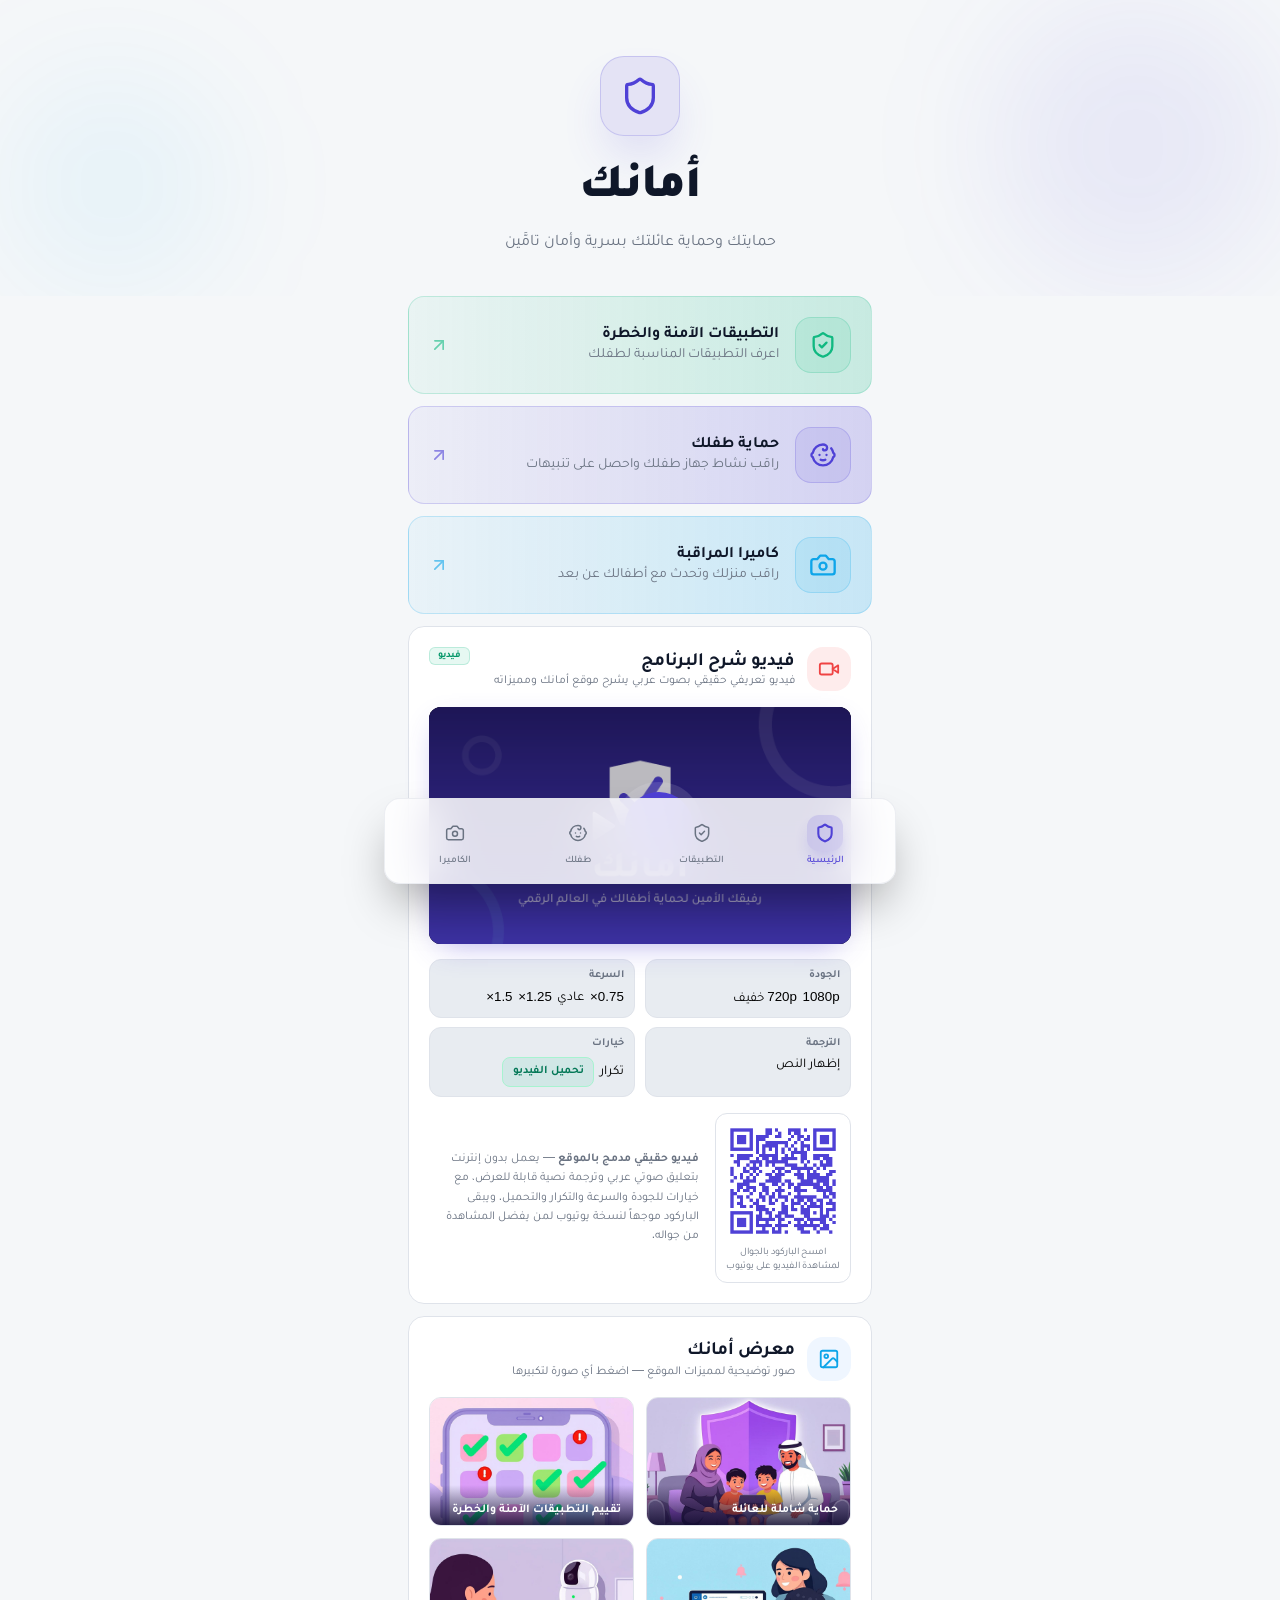
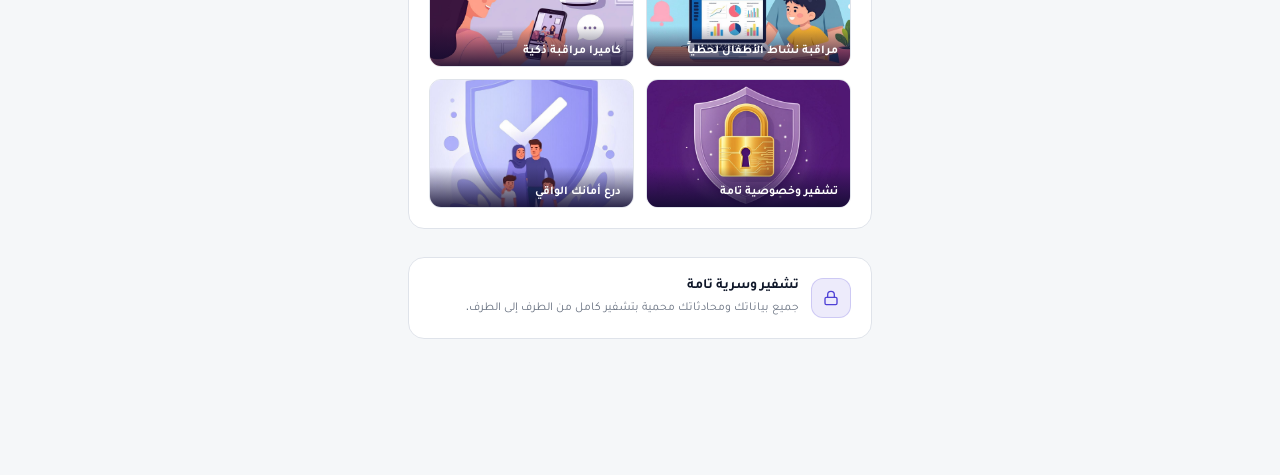
==== index.html @ bef18209 "أمانك: موقع حماية الأطفال في العالم الرقمي — 4 صفحات، فيديو تعريفي بصوت عربي، معرض صور، ترجمة - الصف" ====
<!DOCTYPE html>
<html lang="ar" dir="rtl">
<head>
  <meta charset="UTF-8">
  <meta name="viewport" content="width=device-width, initial-scale=1.0">
  <title>أمانك</title>
  <meta name="description" content="أمانك — حمايتك وحماية عائلتك بسرية وأمان تامَّين">
  <link rel="icon" type="image/svg+xml" href="data:image/svg+xml,%3Csvg xmlns='http://www.w3.org/2000/svg' viewBox='0 0 24 24' fill='none' stroke='%234F41D6' stroke-width='2' stroke-linecap='round' stroke-linejoin='round'%3E%3Cpath d='M20 13c0 5-3.5 7.5-7.66 8.95a1 1 0 0 1-.67-.01C7.5 20.5 4 18 4 13V6a1 1 0 0 1 1-1c2 0 4.5-1.2 6.24-2.72a1.17 1.17 0 0 1 1.52 0C14.51 3.81 17 5 19 5a1 1 0 0 1 1 1z'/%3E%3C/svg%3E">
  <link rel="stylesheet" href="css/style.css">
</head>
<body>

<div class="page-wrap">
  <main class="page-content">

    <!-- ===== قسم البطل ===== -->
    <section class="hero">
      <div class="hero-inner" data-animate>
        <div class="hero-icon">
          <svg xmlns="http://www.w3.org/2000/svg" width="40" height="40" viewBox="0 0 24 24" fill="none" stroke="currentColor" stroke-width="2" stroke-linecap="round" stroke-linejoin="round"><path d="M20 13c0 5-3.5 7.5-7.66 8.95a1 1 0 0 1-.67-.01C7.5 20.5 4 18 4 13V6a1 1 0 0 1 1-1c2 0 4.5-1.2 6.24-2.72a1.17 1.17 0 0 1 1.52 0C14.51 3.81 17 5 19 5a1 1 0 0 1 1 1z"/></svg>
        </div>
        <h1 class="hero-title">أمانك</h1>
        <p class="hero-subtitle">حمايتك وحماية عائلتك بسرية وأمان تامَّين</p>
      </div>

      <!-- 🖼️ صورة توضيحية جاهزة (اختياري): احذف علامات التعليق التالية لعرض الصورة أسفل البطل -->
      <!--
      <div class="container" style="margin-top:1.5rem; text-align:center;">
        <img src="images/hero-shield.png" alt="حماية العائلة" style="max-width:280px; margin-inline:auto; border-radius:1.5rem;">
      </div>
      -->
    </section>

    <!-- ===== بطاقات الأقسام ===== -->
    <div class="container">
      <div class="home-cards">

        <a class="feature-card emerald" href="app-safety.html" data-animate>
          <div class="feature-card-inner">
            <div class="feature-icon">
              <svg xmlns="http://www.w3.org/2000/svg" width="28" height="28" viewBox="0 0 24 24" fill="none" stroke="currentColor" stroke-width="2" stroke-linecap="round" stroke-linejoin="round"><path d="M20 13c0 5-3.5 7.5-7.66 8.95a1 1 0 0 1-.67-.01C7.5 20.5 4 18 4 13V6a1 1 0 0 1 1-1c2 0 4.5-1.2 6.24-2.72a1.17 1.17 0 0 1 1.52 0C14.51 3.81 17 5 19 5a1 1 0 0 1 1 1z"/><path d="m9 12 2 2 4-4"/></svg>
            </div>
            <div class="feature-text">
              <h3 class="feature-title">التطبيقات الآمنة والخطرة</h3>
              <p class="feature-desc">اعرف التطبيقات المناسبة لطفلك</p>
            </div>
            <svg class="feature-arrow" xmlns="http://www.w3.org/2000/svg" width="20" height="20" viewBox="0 0 24 24" fill="none" stroke="currentColor" stroke-width="2" stroke-linecap="round" stroke-linejoin="round"><path d="M7 7h10v10"/><path d="M7 17 17 7"/></svg>
          </div>
        </a>

        <a class="feature-card primary" href="child-monitor.html" data-animate>
          <div class="feature-card-inner">
            <div class="feature-icon">
              <svg xmlns="http://www.w3.org/2000/svg" width="28" height="28" viewBox="0 0 24 24" fill="none" stroke="currentColor" stroke-width="2" stroke-linecap="round" stroke-linejoin="round"><path d="M9 12h.01"/><path d="M15 12h.01"/><path d="M10 16c.5.3 1.2.5 2 .5s1.5-.2 2-.5"/><path d="M19 6.3a9 9 0 0 1 1.8 3.9 2 2 0 0 1 0 3.6 9 9 0 0 1-17.6 0 2 2 0 0 1 0-3.6A9 9 0 0 1 12 3c2 0 3.5 1.1 3.5 2.5s-.9 2.5-2 2.5c-.8 0-1.5-.4-1.5-1"/></svg>
            </div>
            <div class="feature-text">
              <h3 class="feature-title">حماية طفلك</h3>
              <p class="feature-desc">راقب نشاط جهاز طفلك واحصل على تنبيهات</p>
            </div>
            <svg class="feature-arrow" xmlns="http://www.w3.org/2000/svg" width="20" height="20" viewBox="0 0 24 24" fill="none" stroke="currentColor" stroke-width="2" stroke-linecap="round" stroke-linejoin="round"><path d="M7 7h10v10"/><path d="M7 17 17 7"/></svg>
          </div>
        </a>

        <a class="feature-card accent" href="camera.html" data-animate>
          <div class="feature-card-inner">
            <div class="feature-icon">
              <svg xmlns="http://www.w3.org/2000/svg" width="28" height="28" viewBox="0 0 24 24" fill="none" stroke="currentColor" stroke-width="2" stroke-linecap="round" stroke-linejoin="round"><path d="M14.5 4h-5L7 7H4a2 2 0 0 0-2 2v9a2 2 0 0 0 2 2h16a2 2 0 0 0 2-2V9a2 2 0 0 0-2-2h-3l-2.5-3z"/><circle cx="12" cy="13" r="3"/></svg>
            </div>
            <div class="feature-text">
              <h3 class="feature-title">كاميرا المراقبة</h3>
              <p class="feature-desc">راقب منزلك وتحدث مع أطفالك عن بعد</p>
            </div>
            <svg class="feature-arrow" xmlns="http://www.w3.org/2000/svg" width="20" height="20" viewBox="0 0 24 24" fill="none" stroke="currentColor" stroke-width="2" stroke-linecap="round" stroke-linejoin="round"><path d="M7 7h10v10"/><path d="M7 17 17 7"/></svg>
          </div>
        </a>

        <!-- 🖼️ صورة توضيحية جاهزة للأقسام (اختياري): احذف علامات التعليق لعرضها -->
        <!--
        <div style="border-radius:1rem; overflow:hidden; border:1px solid var(--border);">
          <img src="images/apps-illustration.png" alt="التطبيقات الآمنة والخطرة">
        </div>
        -->

        <!-- ===== قسم فيديو شرح البرنامج (فيديو حقيقي بصوت عربي) ===== -->
        <section class="video-card" data-animate>
          <div class="video-head">
            <div class="video-head-icon">
              <svg xmlns="http://www.w3.org/2000/svg" width="22" height="22" viewBox="0 0 24 24" fill="none" stroke="currentColor" stroke-width="2" stroke-linecap="round" stroke-linejoin="round"><path d="m22 8-6 4 6 4V8Z"/><rect x="2" y="6" width="14" height="12" rx="2" ry="2"/></svg>
            </div>
            <div>
              <h3 class="link-card-title">فيديو شرح البرنامج</h3>
              <p class="link-card-sub">فيديو تعريفي حقيقي بصوت عربي يشرح موقع أمانك ومميزاته</p>
            </div>
            <span class="badge emerald video-dur" id="videoDurationBadge">فيديو</span>
          </div>

          <div class="player-wrap">
            <video id="amanakVideo" class="main-player" poster="images/video-poster.png" preload="metadata" playsinline>
              <source id="videoSource" src="media/amanak-intro-1080p.mp4" type="video/mp4">
              متصفحك لا يدعم تشغيل الفيديو.
            </video>
            <button class="player-big-play" id="bigPlayBtn" aria-label="تشغيل الفيديو">
              <svg xmlns="http://www.w3.org/2000/svg" width="34" height="34" viewBox="0 0 24 24" fill="currentColor" stroke="currentColor" stroke-width="2" stroke-linecap="round" stroke-linejoin="round" style="margin-right:4px"><polygon points="5 3 19 12 5 21 5 3"/></svg>
            </button>
            <div class="player-subs" id="playerSubs" hidden></div>
            <span class="player-brand-badge">أمانك</span>
          </div>

          <!-- خيارات المشغل -->
          <div class="player-options">
            <div class="opt-group">
              <span class="opt-label">الجودة</span>
              <div class="opt-buttons" id="qualityBtns" role="group" aria-label="اختيار الجودة">
                <button type="button" data-quality="1080p" class="active">1080p</button>
                <button type="button" data-quality="720p">720p خفيف</button>
              </div>
            </div>

            <div class="opt-group">
              <span class="opt-label">السرعة</span>
              <div class="opt-buttons" id="speedBtns" role="group" aria-label="سرعة التشغيل">
                <button type="button" data-speed="0.75">0.75×</button>
                <button type="button" data-speed="1" class="active">عادي</button>
                <button type="button" data-speed="1.25">1.25×</button>
                <button type="button" data-speed="1.5">1.5×</button>
              </div>
            </div>

            <div class="opt-group">
              <span class="opt-label">الترجمة</span>
              <div class="opt-buttons">
                <button type="button" id="subsToggle" aria-pressed="false">إظهار النص</button>
              </div>
            </div>

            <div class="opt-group">
              <span class="opt-label">خيارات</span>
              <div class="opt-buttons">
                <button type="button" id="loopToggle" aria-pressed="false">تكرار</button>
                <a class="opt-btn opt-anchor" id="downloadBtn" href="media/amanak-intro-1080p.mp4" download="amanak-intro.mp4">تحميل الفيديو</a>
              </div>
            </div>
          </div>

          <div class="video-row">
            <div class="qr-box">
              <img src="images/qr-video.png" alt="باركود فيديو الشرح">
              <p class="qr-label">امسح الباركود بالجوال لمشاهدة الفيديو على يوتيوب</p>
            </div>
            <div class="video-actions">
              <p class="video-note"><b>فيديو حقيقي مدمج بالموقع</b> — يعمل بدون إنترنت بتعليق صوتي عربي وترجمة نصية قابلة للعرض، مع خيارات للجودة والسرعة والتكرار والتحميل. ويبقى الباركود موجهاً لنسخة يوتيوب لمن يفضل المشاهدة من جواله.</p>
            </div>
          </div>
        </section>

                <!-- ===== معرض الصور ===== -->
        <section class="gallery-card" data-animate>
          <div class="video-head">
            <div class="video-head-icon gallery-icon">
              <svg xmlns="http://www.w3.org/2000/svg" width="22" height="22" viewBox="0 0 24 24" fill="none" stroke="currentColor" stroke-width="2" stroke-linecap="round" stroke-linejoin="round"><rect width="18" height="18" x="3" y="3" rx="2" ry="2"/><circle cx="9" cy="9" r="2"/><path d="m21 15-3.086-3.086a2 2 0 0 0-2.828 0L6 21"/></svg>
            </div>
            <div>
              <h3 class="link-card-title">معرض أمانك</h3>
              <p class="link-card-sub">صور توضيحية لمميزات الموقع — اضغط أي صورة لتكبيرها</p>
            </div>
          </div>

          <div class="gallery-grid" id="galleryGrid">
            <figure class="gallery-item">
              <img src="images/gallery-family.png" alt="حماية شاملة للعائلة" loading="lazy">
              <figcaption>حماية شاملة للعائلة</figcaption>
            </figure>
            <figure class="gallery-item">
              <img src="images/gallery-apps.png" alt="تقييم التطبيقات الآمنة والخطرة" loading="lazy">
              <figcaption>تقييم التطبيقات الآمنة والخطرة</figcaption>
            </figure>
            <figure class="gallery-item">
              <img src="images/gallery-monitor.png" alt="مراقبة نشاط الأطفال لحظياً" loading="lazy">
              <figcaption>مراقبة نشاط الأطفال لحظياً</figcaption>
            </figure>
            <figure class="gallery-item">
              <img src="images/gallery-camera.png" alt="كاميرا مراقبة ذكية" loading="lazy">
              <figcaption>كاميرا مراقبة ذكية</figcaption>
            </figure>
            <figure class="gallery-item">
              <img src="images/gallery-privacy.png" alt="تشفير وخصوصية تامة" loading="lazy">
              <figcaption>تشفير وخصوصية تامة</figcaption>
            </figure>
            <figure class="gallery-item">
              <img src="images/hero-shield.png" alt="درع أمانك الواقي" loading="lazy">
              <figcaption>درع أمانك الواقي</figcaption>
            </figure>
          </div>
        </section>

        <!-- ===== بطاقة الخصوصية ===== -->
        <div class="privacy-card" data-animate>
          <div class="privacy-icon">
            <svg xmlns="http://www.w3.org/2000/svg" width="16" height="16" viewBox="0 0 24 24" fill="none" stroke="currentColor" stroke-width="2" stroke-linecap="round" stroke-linejoin="round"><rect width="18" height="11" x="3" y="11" rx="2" ry="2"/><path d="M7 11V7a5 5 0 0 1 10 0v4"/></svg>
          </div>
          <div>
            <h4 class="privacy-title">تشفير وسرية تامة</h4>
            <p class="privacy-text">جميع بياناتك ومحادثاتك محمية بتشفير كامل من الطرف إلى الطرف.</p>
          </div>
        </div>

      </div>
    </div>

  </main>

  <!-- ===== شريط التنقل السفلي ===== -->
  <nav class="bottom-nav" aria-label="التنقل الرئيسي">
    <div class="bottom-nav-inner">
      <div class="nav-pill">
        <div class="nav-items">
          <a class="nav-item active" href="index.html" aria-current="page">
            <span class="nav-icon">
              <svg xmlns="http://www.w3.org/2000/svg" width="20" height="20" viewBox="0 0 24 24" fill="none" stroke="currentColor" stroke-width="1.8" stroke-linecap="round" stroke-linejoin="round"><path d="M20 13c0 5-3.5 7.5-7.66 8.95a1 1 0 0 1-.67-.01C7.5 20.5 4 18 4 13V6a1 1 0 0 1 1-1c2 0 4.5-1.2 6.24-2.72a1.17 1.17 0 0 1 1.52 0C14.51 3.81 17 5 19 5a1 1 0 0 1 1 1z"/></svg>
            </span>
            <span class="nav-label">الرئيسية</span>
          </a>
          <a class="nav-item" href="app-safety.html">
            <span class="nav-icon">
              <svg xmlns="http://www.w3.org/2000/svg" width="20" height="20" viewBox="0 0 24 24" fill="none" stroke="currentColor" stroke-width="1.8" stroke-linecap="round" stroke-linejoin="round"><path d="M20 13c0 5-3.5 7.5-7.66 8.95a1 1 0 0 1-.67-.01C7.5 20.5 4 18 4 13V6a1 1 0 0 1 1-1c2 0 4.5-1.2 6.24-2.72a1.17 1.17 0 0 1 1.52 0C14.51 3.81 17 5 19 5a1 1 0 0 1 1 1z"/><path d="m9 12 2 2 4-4"/></svg>
            </span>
            <span class="nav-label">التطبيقات</span>
          </a>
          <a class="nav-item" href="child-monitor.html">
            <span class="nav-icon">
              <svg xmlns="http://www.w3.org/2000/svg" width="20" height="20" viewBox="0 0 24 24" fill="none" stroke="currentColor" stroke-width="1.8" stroke-linecap="round" stroke-linejoin="round"><path d="M9 12h.01"/><path d="M15 12h.01"/><path d="M10 16c.5.3 1.2.5 2 .5s1.5-.2 2-.5"/><path d="M19 6.3a9 9 0 0 1 1.8 3.9 2 2 0 0 1 0 3.6 9 9 0 0 1-17.6 0 2 2 0 0 1 0-3.6A9 9 0 0 1 12 3c2 0 3.5 1.1 3.5 2.5s-.9 2.5-2 2.5c-.8 0-1.5-.4-1.5-1"/></svg>
            </span>
            <span class="nav-label">طفلك</span>
          </a>
          <a class="nav-item" href="camera.html">
            <span class="nav-icon">
              <svg xmlns="http://www.w3.org/2000/svg" width="20" height="20" viewBox="0 0 24 24" fill="none" stroke="currentColor" stroke-width="1.8" stroke-linecap="round" stroke-linejoin="round"><path d="M14.5 4h-5L7 7H4a2 2 0 0 0-2 2v9a2 2 0 0 0 2 2h16a2 2 0 0 0 2-2V9a2 2 0 0 0-2-2h-3l-2.5-3z"/><circle cx="12" cy="13" r="3"/></svg>
            </span>
            <span class="nav-label">الكاميرا</span>
          </a>
        </div>
      </div>
    </div>
  </nav>
</div>

<script src="js/main.js"></script>
</body>
</html>
---- css/style.css ----
/* =========================================================
   أمانك — Safe Guard | ملف التصميم الرئيسي
   نسخة مطابقة من التصميم الأصلي (Tajawal + باستيل بنفسجي)
   ========================================================= */

/* ---------- الخطوط المحلية (تعمل بدون إنترنت) ---------- */
@font-face {
  font-family: 'Tajawal';
  font-style: normal;
  font-weight: 400;
  font-display: swap;
  src: url('../fonts/Tajawal-Regular.woff2') format('woff2');
}
@font-face {
  font-family: 'Tajawal';
  font-style: normal;
  font-weight: 500;
  font-display: swap;
  src: url('../fonts/Tajawal-Medium.woff2') format('woff2');
}
@font-face {
  font-family: 'Tajawal';
  font-style: normal;
  font-weight: 700;
  font-display: swap;
  src: url('../fonts/Tajawal-Bold.woff2') format('woff2');
}
@font-face {
  font-family: 'Tajawal';
  font-style: normal;
  font-weight: 800;
  font-display: swap;
  src: url('../fonts/Tajawal-ExtraBold.woff2') format('woff2');
}
@font-face {
  font-family: 'Tajawal';
  font-style: normal;
  font-weight: 900;
  font-display: swap;
  src: url('../fonts/Tajawal-Black.woff2') format('woff2');
}

/* ---------- متغيرات الهوية (مطابقة للأصل) ---------- */
:root {
  --background: #F5F7F9;          /* hsl(220 25% 97%) */
  --foreground: #0F1729;          /* hsl(222 47% 11%) */
  --card: #FFFFFF;
  --card-foreground: #0F1729;
  --primary: #4F41D6;             /* hsl(245 58% 51%) */
  --primary-foreground: #FFFFFF;
  --secondary: #E8ECF1;           /* hsl(220 20% 93%) */
  --muted: #ECF0F4;               /* hsl(220 15% 94%) */
  --muted-foreground: #6A7382;    /* hsl(220 10% 46%) */
  --accent: #0EA5E9;              /* hsl(199 89% 48%) */
  --accent-foreground: #FFFFFF;
  --border: #DFE3EA;              /* hsl(220 13% 89%) */
  --ring: #4F41D6;
  --radius: 0.75rem;

  /* ألوان الحالة */
  --emerald: #10B981;
  --emerald-bg: rgba(16, 185, 129, 0.1);
  --red: #EF4444;
  --red-bg: rgba(239, 68, 68, 0.1);
  --orange: #F97316;
  --orange-bg: rgba(249, 115, 22, 0.1);
  --dark: #1E293B;
}

/* ---------- الأساسيات ---------- */
* { box-sizing: border-box; margin: 0; padding: 0; }

html { scroll-behavior: smooth; }

body {
  font-family: 'Tajawal', 'Segoe UI', Tahoma, Arial, sans-serif;
  background: var(--background);
  color: var(--foreground);
  direction: rtl;
  min-height: 100vh;
  -webkit-font-smoothing: antialiased;
  text-rendering: optimizeLegibility;
}

a { color: inherit; text-decoration: none; }
button { font-family: inherit; cursor: pointer; border: none; background: none; }
input { font-family: inherit; }
img { max-width: 100%; display: block; }

/* ---------- الحاوية الرئيسية ---------- */
.page-wrap {
  min-height: 100vh;
  display: flex;
  flex-direction: column;
}
.page-content {
  flex: 1;
  padding-bottom: 6.5rem; /* مساحة للشريط السفلي */
}
.container {
  max-width: 32rem; /* max-w-lg */
  margin-inline: auto;
  padding-inline: 1.5rem;
}

/* ---------- شريط التنقل السفلي العائم ---------- */
.bottom-nav {
  position: fixed;
  bottom: 0;
  inset-inline: 0;
  z-index: 50;
}
.bottom-nav-inner {
  margin: 0 1rem 1rem;
  max-width: 32rem;
}
@media (min-width: 1024px) {
  .bottom-nav-inner { margin-inline: auto; }
}
.nav-pill {
  background: rgba(255, 255, 255, 0.85);
  backdrop-filter: blur(24px);
  -webkit-backdrop-filter: blur(24px);
  border: 1px solid rgba(223, 227, 234, 0.6);
  border-radius: 1rem;
  box-shadow: 0 25px 50px -12px rgba(0, 0, 0, 0.4);
}
.nav-items {
  display: flex;
  align-items: center;
  justify-content: space-around;
  padding: 0.5rem 0.5rem;
}
.nav-item {
  display: flex;
  flex-direction: column;
  align-items: center;
  gap: 0.25rem;
  padding: 0.5rem 1rem;
  border-radius: 0.75rem;
  flex: 1;
  color: var(--muted-foreground);
  transition: color 0.3s;
}
.nav-item:hover { color: var(--foreground); }
.nav-item .nav-icon {
  padding: 0.5rem;
  border-radius: 0.75rem;
  transition: all 0.3s;
  display: flex;
}
.nav-item .nav-label {
  font-size: 10px;
  font-weight: 500;
}
.nav-item.active { color: var(--primary); }
.nav-item.active .nav-icon {
  background: rgba(79, 65, 214, 0.15);
  box-shadow: 0 10px 15px -3px rgba(79, 65, 214, 0.2);
}
.nav-item.active .nav-icon svg { stroke-width: 2.5; }
.nav-item.active .nav-label { color: var(--primary); }

/* ---------- قسم البطل (الرئيسية) ---------- */
.hero {
  position: relative;
  overflow: hidden;
  padding: 3.5rem 1.5rem 2.5rem;
}
.hero::before {
  content: '';
  position: absolute;
  top: 0; right: 0;
  width: 18rem; height: 18rem;
  background: rgba(79, 65, 214, 0.08);
  border-radius: 9999px;
  filter: blur(64px);
  pointer-events: none;
}
.hero::after {
  content: '';
  position: absolute;
  bottom: 0; left: 0;
  width: 14rem; height: 14rem;
  background: rgba(14, 165, 233, 0.06);
  border-radius: 9999px;
  filter: blur(64px);
  pointer-events: none;
}
.hero-inner {
  position: relative;
  max-width: 32rem;
  margin-inline: auto;
  text-align: center;
}
.hero-icon {
  display: inline-flex;
  align-items: center;
  justify-content: center;
  width: 5rem; height: 5rem;
  border-radius: 1.5rem;
  background: rgba(79, 65, 214, 0.1);
  border: 1px solid rgba(79, 65, 214, 0.2);
  margin-bottom: 1.5rem;
  box-shadow: 0 25px 50px -12px rgba(79, 65, 214, 0.2);
  color: var(--primary);
}
.hero-title {
  font-size: 3rem;
  font-weight: 900;
  letter-spacing: -0.025em;
  margin-bottom: 0.75rem;
}
.hero-subtitle {
  color: var(--muted-foreground);
  font-size: 1rem;
  line-height: 1.625;
  max-width: 20rem;
  margin-inline: auto;
}

/* ---------- بطاقات الأقسام في الرئيسية ---------- */
.home-cards {
  display: flex;
  flex-direction: column;
  gap: 0.75rem;
  padding-bottom: 2rem;
}
.feature-card {
  display: block;
  border-radius: 1rem;
  padding: 1.25rem;
  border: 1px solid;
  transition: all 0.3s;
  position: relative;
  overflow: hidden;
}
.feature-card:hover {
  transform: scale(1.01);
  box-shadow: 0 20px 25px -5px rgba(0, 0, 0, 0.1), 0 8px 10px -6px rgba(0, 0, 0, 0.1);
}
.feature-card-inner {
  display: flex;
  align-items: center;
  gap: 1rem;
}
.feature-card.emerald {
  background: linear-gradient(to left, rgba(16, 185, 129, 0.2), rgba(16, 185, 129, 0.05));
  border-color: rgba(16, 185, 129, 0.2);
}
.feature-card.emerald:hover { box-shadow: 0 20px 25px -5px rgba(16,185,129,.15), 0 8px 10px -6px rgba(16,185,129,.1); }
.feature-card.primary {
  background: linear-gradient(to left, rgba(79, 65, 214, 0.2), rgba(79, 65, 214, 0.05));
  border-color: rgba(79, 65, 214, 0.2);
}
.feature-card.primary:hover { box-shadow: 0 20px 25px -5px rgba(79,65,214,.15), 0 8px 10px -6px rgba(79,65,214,.1); }
.feature-card.accent {
  background: linear-gradient(to left, rgba(14, 165, 233, 0.2), rgba(14, 165, 233, 0.05));
  border-color: rgba(14, 165, 233, 0.2);
}
.feature-card.accent:hover { box-shadow: 0 20px 25px -5px rgba(14,165,233,.15), 0 8px 10px -6px rgba(14,165,233,.1); }

.feature-icon {
  flex-shrink: 0;
  width: 3.5rem; height: 3.5rem;
  border-radius: 1rem;
  display: flex;
  align-items: center;
  justify-content: center;
  border: 1px solid;
}
.feature-card.emerald .feature-icon {
  background: rgba(16, 185, 129, 0.1);
  border-color: rgba(16, 185, 129, 0.2);
  color: var(--emerald);
}
.feature-card.primary .feature-icon {
  background: rgba(79, 65, 214, 0.1);
  border-color: rgba(79, 65, 214, 0.2);
  color: var(--primary);
}
.feature-card.accent .feature-icon {
  background: rgba(14, 165, 233, 0.1);
  border-color: rgba(14, 165, 233, 0.2);
  color: var(--accent);
}
.feature-text { flex: 1; min-width: 0; }
.feature-title {
  font-size: 1rem;
  font-weight: 700;
  margin-bottom: 0.125rem;
}
.feature-desc {
  font-size: 0.875rem;
  color: var(--muted-foreground);
}
.feature-arrow {
  opacity: 0.6;
  transition: opacity 0.3s;
}
.feature-card:hover .feature-arrow { opacity: 1; }
.feature-card.emerald .feature-arrow { color: var(--emerald); }
.feature-card.primary .feature-arrow { color: var(--primary); }
.feature-card.accent .feature-arrow { color: var(--accent); }

/* ---------- بطاقة الخصوصية ---------- */
.privacy-card {
  margin-top: 1rem;
  border-radius: 1rem;
  background: var(--card);
  border: 1px solid var(--border);
  padding: 1.25rem;
  display: flex;
  align-items: flex-start;
  gap: 0.75rem;
}
.privacy-icon {
  width: 2.5rem; height: 2.5rem;
  border-radius: 0.75rem;
  background: rgba(79, 65, 214, 0.1);
  border: 1px solid rgba(79, 65, 214, 0.2);
  display: flex;
  align-items: center;
  justify-content: center;
  flex-shrink: 0;
  color: var(--primary);
}
.privacy-title {
  font-weight: 700;
  font-size: 0.875rem;
  margin-bottom: 0.25rem;
}
.privacy-text {
  font-size: 0.75rem;
  color: var(--muted-foreground);
  line-height: 1.625;
}

/* ---------- ترويسة الصفحات الداخلية ---------- */
.page-header {
  position: relative;
  padding: 2rem 1.5rem 1.5rem;
}
.page-header.primary-grad { background: linear-gradient(to bottom, rgba(79,65,214,0.05), transparent); }
.page-header.accent-grad { background: linear-gradient(to bottom, rgba(14,165,233,0.05), transparent); }
.back-link {
  display: inline-flex;
  align-items: center;
  gap: 0.25rem;
  font-size: 0.875rem;
  color: var(--muted-foreground);
  margin-bottom: 1rem;
  transition: color 0.2s;
}
.back-link:hover { color: var(--foreground); }
.page-title {
  font-size: 1.5rem;
  font-weight: 900;
  margin-bottom: 0.5rem;
}
.page-subtitle {
  color: var(--muted-foreground);
}

/* ---------- البحث والفلاتر (صفحة التطبيقات) ---------- */
.search-wrap { position: relative; }
.search-icon {
  position: absolute;
  right: 0.75rem;
  top: 50%;
  transform: translateY(-50%);
  color: var(--muted-foreground);
  pointer-events: none;
}
.search-input {
  width: 100%;
  background: var(--card);
  border: 1px solid var(--border);
  border-radius: 1rem;
  padding: 0.75rem 2.5rem 0.75rem 1rem;
  font-size: 0.875rem;
  color: var(--foreground);
  outline: none;
  transition: box-shadow 0.2s;
}
.search-input::placeholder { color: var(--muted-foreground); }
.search-input:focus { box-shadow: 0 0 0 4px rgba(79, 65, 214, 0.3); }

.filter-row {
  display: flex;
  gap: 0.5rem;
}
.filter-btn {
  flex: 1;
  padding: 0.5rem;
  border-radius: 0.75rem;
  font-size: 0.875rem;
  font-weight: 700;
  transition: all 0.2s;
  background: var(--card);
  border: 1px solid var(--border);
  color: var(--muted-foreground);
}
.filter-btn.active {
  background: var(--primary);
  color: var(--primary-foreground);
  border-color: var(--primary);
}

/* ---------- قوائم التطبيقات ---------- */
.section-row { margin-top: 1rem; }
.section-heading {
  display: flex;
  align-items: center;
  gap: 0.5rem;
  margin-bottom: 0.75rem;
  font-weight: 700;
}
.app-list {
  display: flex;
  flex-direction: column;
  gap: 0.5rem;
}
.app-card {
  background: var(--card);
  border: 1px solid;
  border-radius: 1rem;
  padding: 1rem;
  display: flex;
  align-items: flex-start;
  gap: 0.75rem;
}
.app-card.safe { border-color: rgba(16, 185, 129, 0.2); }
.app-card.danger { border-color: rgba(239, 68, 68, 0.2); }
.app-emoji {
  width: 2.75rem; height: 2.75rem;
  border-radius: 0.75rem;
  display: flex;
  align-items: center;
  justify-content: center;
  font-size: 1.5rem;
  flex-shrink: 0;
}
.app-card.safe .app-emoji { background: rgba(16, 185, 129, 0.1); }
.app-card.danger .app-emoji { background: rgba(239, 68, 68, 0.1); }
.app-info { flex: 1; min-width: 0; }
.app-name-row {
  display: flex;
  align-items: center;
  gap: 0.5rem;
  margin-bottom: 0.125rem;
  flex-wrap: wrap;
}
.app-name {
  font-weight: 700;
  font-size: 0.875rem;
}
.app-category {
  font-size: 10px;
  background: var(--secondary);
  color: var(--muted-foreground);
  padding: 0.125rem 0.5rem;
  border-radius: 9999px;
}
.app-desc {
  font-size: 0.75rem;
  color: var(--muted-foreground);
}
.app-status {
  flex-shrink: 0;
  margin-top: 0.125rem;
}
.app-status.safe { color: var(--emerald); }
.app-status.danger { color: var(--red); }

/* ---------- بطاقة ربط الأجهزة (صفحة طفلك) ---------- */
.link-card {
  background: linear-gradient(to bottom-left, rgba(79,65,214,0.05), rgba(14,165,233,0.05));
  border: 1px solid rgba(79, 65, 214, 0.2);
  border-radius: 1rem;
  padding: 1.25rem;
}
.link-card-header {
  display: flex;
  align-items: center;
  gap: 0.75rem;
  margin-bottom: 1rem;
}
.link-card-icon {
  width: 2.75rem; height: 2.75rem;
  border-radius: 1rem;
  background: rgba(79, 65, 214, 0.1);
  display: flex;
  align-items: center;
  justify-content: center;
  color: var(--primary);
}
.link-card-title { font-weight: 700; }
.link-card-sub { font-size: 0.75rem; color: var(--muted-foreground); }
.tab-row {
  display: flex;
  gap: 0.5rem;
  margin-bottom: 1rem;
}
.tab-btn {
  flex: 1;
  display: flex;
  align-items: center;
  justify-content: center;
  gap: 0.375rem;
  padding: 0.5rem;
  border-radius: 0.75rem;
  font-size: 0.75rem;
  font-weight: 700;
  transition: all 0.2s;
  background: var(--card);
  border: 1px solid var(--border);
  color: var(--muted-foreground);
}
.tab-btn.active {
  background: var(--primary);
  color: #fff;
  border-color: var(--primary);
}
.link-info {
  background: var(--card);
  border-radius: 0.75rem;
  padding: 0.75rem;
  font-size: 0.875rem;
  color: var(--muted-foreground);
  line-height: 1.625;
  margin-bottom: 0.75rem;
}
.link-form {
  display: flex;
  gap: 0.5rem;
}
.phone-input {
  flex: 1;
  height: 2.25rem;
  border: 1px solid var(--border);
  border-radius: 0.75rem;
  padding: 0 0.75rem;
  font-size: 0.875rem;
  background: transparent;
  outline: none;
  direction: ltr;
  text-align: right;
  transition: box-shadow 0.2s;
}
.phone-input:focus { box-shadow: 0 0 0 4px rgba(79, 65, 214, 0.3); }
.phone-input::placeholder { color: var(--muted-foreground); }
.btn-link {
  background: var(--primary);
  color: #fff;
  height: 2.25rem;
  padding: 0 1.25rem;
  border-radius: 0.75rem;
  font-size: 0.875rem;
  font-weight: 500;
  transition: background 0.2s;
}
.btn-link:disabled { opacity: 0.5; cursor: not-allowed; }
.btn-link:not(:disabled):hover { background: #4438bd; }

/* ---------- بطاقة حالة المراقبة ---------- */
.status-card {
  background: var(--card);
  border: 1px solid var(--border);
  border-radius: 1rem;
  padding: 1.25rem;
}
.status-header {
  display: flex;
  align-items: center;
  justify-content: space-between;
  margin-bottom: 1rem;
}
.status-id {
  display: flex;
  align-items: center;
  gap: 0.75rem;
}
.status-icon {
  width: 3rem; height: 3rem;
  border-radius: 1rem;
  display: flex;
  align-items: center;
  justify-content: center;
  background: var(--emerald-bg);
  color: var(--emerald);
}
.status-title { font-weight: 700; }
.status-live {
  display: flex;
  align-items: center;
  gap: 0.375rem;
  margin-top: 0.125rem;
}
.pulse-dot {
  width: 0.5rem; height: 0.5rem;
  border-radius: 9999px;
  background: var(--emerald);
  animation: pulse 2s cubic-bezier(0.4, 0, 0.6, 1) infinite;
}
@keyframes pulse {
  0%, 100% { opacity: 1; }
  50% { opacity: 0.4; }
}
.status-live-text {
  font-size: 0.75rem;
  font-weight: 500;
  color: var(--emerald);
}
.btn-stop {
  display: inline-flex;
  align-items: center;
  gap: 0.375rem;
  border: 1px solid var(--border);
  background: transparent;
  height: 2rem;
  padding: 0 0.75rem;
  border-radius: 0.75rem;
  font-size: 0.75rem;
  font-weight: 500;
  transition: all 0.2s;
}
.btn-stop:hover { background: var(--accent); color: #fff; }

.stats-grid {
  display: grid;
  grid-template-columns: repeat(3, 1fr);
  gap: 0.75rem;
}
.stat-box {
  background: rgba(232, 236, 241, 0.5);
  border-radius: 0.75rem;
  padding: 0.75rem;
  text-align: center;
}
.stat-box svg { margin: 0 auto 0.25rem; }
.stat-value {
  font-size: 1.125rem;
  font-weight: 700;
}
.stat-label {
  font-size: 10px;
  color: var(--muted-foreground);
}

/* ---------- زر تنبيه تجريبي ---------- */
.btn-dashed {
  width: 100%;
  height: 3rem;
  border: 2px dashed var(--border);
  border-radius: 0.75rem;
  display: flex;
  align-items: center;
  justify-content: center;
  gap: 0.5rem;
  color: var(--foreground);
  font-size: 0.875rem;
  font-weight: 500;
  transition: all 0.2s;
  background: transparent;
}
.btn-dashed:hover { background: var(--muted); }

/* ---------- التنبيهات ---------- */
.alerts-heading {
  font-weight: 700;
  margin: 0.25rem 0 0.75rem;
  display: flex;
  align-items: center;
  gap: 0.5rem;
}
.alerts-heading.muted-h { color: var(--muted-foreground); font-size: 0.875rem; }
.alert-list {
  display: flex;
  flex-direction: column;
  gap: 0.75rem;
}
.alert-card {
  background: var(--card);
  border: 1px solid var(--border);
  border-radius: 1rem;
  padding: 1rem;
  transition: all 0.2s;
}
.alert-card:hover { box-shadow: 0 4px 6px -1px rgba(0,0,0,.1), 0 2px 4px -2px rgba(0,0,0,.1); }
.alert-card.resolved { opacity: 0.6; }
.alert-inner {
  display: flex;
  align-items: flex-start;
  gap: 0.75rem;
}
.alert-icon {
  width: 2.5rem; height: 2.5rem;
  border-radius: 0.75rem;
  display: flex;
  align-items: center;
  justify-content: center;
  flex-shrink: 0;
}
.alert-icon.red { background: var(--red-bg); color: var(--red); }
.alert-icon.orange { background: var(--orange-bg); color: var(--orange); }
.alert-icon.blue { background: rgba(14,165,233,0.1); color: var(--accent); }
.alert-body { flex: 1; min-width: 0; }
.alert-name-row {
  display: flex;
  align-items: center;
  gap: 0.5rem;
  margin-bottom: 0.25rem;
  flex-wrap: wrap;
}
.alert-name { font-weight: 700; font-size: 0.875rem; }
.badge {
  display: inline-flex;
  align-items: center;
  font-size: 10px;
  font-weight: 600;
  padding: 0.125rem 0.5rem;
  border-radius: 0.375rem;
  border: 1px solid;
}
.badge.red { background: var(--red-bg); color: #DC2626; border-color: rgba(239,68,68,0.2); }
.badge.emerald { background: var(--emerald-bg); color: #059669; border-color: rgba(16,185,129,0.2); }
.badge.orange { background: var(--orange-bg); color: #EA580C; border-color: rgba(249,115,22,0.2); }
.alert-desc {
  font-size: 0.875rem;
  color: var(--muted-foreground);
  line-height: 1.625;
}
.alert-footer {
  display: flex;
  align-items: center;
  justify-content: space-between;
  margin-top: 0.75rem;
}
.alert-time { font-size: 11px; color: var(--muted-foreground); }
.btn-resolve {
  display: inline-flex;
  align-items: center;
  gap: 0.375rem;
  border-radius: 0.375rem;
  padding: 0 0.75rem;
  height: 1.75rem;
  font-size: 0.75rem;
  font-weight: 500;
  color: #059669;
  transition: all 0.2s;
}
.btn-resolve:hover { background: var(--emerald-bg); }

/* ---------- المميزات القادمة ---------- */
.upcoming-grid {
  display: grid;
  grid-template-columns: repeat(2, 1fr);
  gap: 0.75rem;
}
.upcoming-card {
  background: var(--card);
  border: 1px solid var(--border);
  border-radius: 1rem;
  padding: 1rem;
  position: relative;
  overflow: hidden;
}
.upcoming-icon {
  width: 2.25rem; height: 2.25rem;
  border-radius: 0.75rem;
  display: flex;
  align-items: center;
  justify-content: center;
  margin-bottom: 0.75rem;
}
.upcoming-icon.orange { background: var(--orange-bg); color: var(--orange); }
.upcoming-icon.primary { background: rgba(79,65,214,0.1); color: var(--primary); }
.upcoming-icon.red { background: var(--red-bg); color: var(--red); }
.upcoming-icon.blue { background: rgba(14,165,233,0.1); color: var(--accent); }
.upcoming-icon.emerald { background: var(--emerald-bg); color: var(--emerald); }
.upcoming-icon.muted { background: var(--muted); color: var(--muted-foreground); }
.upcoming-title {
  font-weight: 700;
  font-size: 0.875rem;
  margin-bottom: 0.125rem;
}
.upcoming-desc {
  font-size: 11px;
  color: var(--muted-foreground);
  line-height: 1.625;
}
.soon-badge {
  position: absolute;
  top: 0.75rem;
  left: 0.75rem;
  font-size: 9px;
  font-weight: 700;
  background: rgba(79, 65, 214, 0.1);
  color: var(--primary);
  padding: 0.125rem 0.5rem;
  border-radius: 9999px;
}

/* ---------- صفحة الكاميرا ---------- */
.camera-view {
  position: relative;
  border-radius: 1rem;
  overflow: hidden;
  background: #0B1120;
  aspect-ratio: 16 / 9;
  min-height: 220px;
}
.camera-placeholder {
  width: 100%; height: 100%;
  display: flex;
  flex-direction: column;
  align-items: center;
  justify-content: center;
  color: rgba(255, 255, 255, 0.6);
}
.camera-placeholder svg { opacity: 0.3; margin-bottom: 1rem; }
.camera-placeholder p { font-size: 0.875rem; }
.camera-live {
  position: absolute;
  inset: 0;
  display: none;
  flex-direction: column;
}
.camera-view.live .camera-live { display: flex; }
.camera-view.live .camera-placeholder { display: none; }
.live-simulation {
  flex: 1;
  background:
    radial-gradient(circle at 30% 40%, rgba(79,65,214,0.35), transparent 50%),
    radial-gradient(circle at 70% 60%, rgba(14,165,233,0.25), transparent 50%),
    linear-gradient(135deg, #16213E 0%, #0F1729 100%);
  position: relative;
  overflow: hidden;
}
.live-simulation::after {
  content: '';
  position: absolute;
  inset: 0;
  background: repeating-linear-gradient(
    0deg,
    rgba(255,255,255,0.02) 0px,
    rgba(255,255,255,0.02) 1px,
    transparent 1px,
    transparent 3px
  );
  animation: scan 6s linear infinite;
}
@keyframes scan {
  0% { transform: translateY(0); }
  100% { transform: translateY(3px); }
}
.live-badge {
  position: absolute;
  top: 0.75rem;
  right: 0.75rem;
  display: flex;
  align-items: center;
  gap: 0.375rem;
  background: rgba(239, 68, 68, 0.9);
  color: #fff;
  font-size: 10px;
  font-weight: 700;
  padding: 0.25rem 0.625rem;
  border-radius: 9999px;
  z-index: 2;
}
.live-badge .dot {
  width: 0.375rem; height: 0.375rem;
  border-radius: 9999px;
  background: #fff;
  animation: pulse 1.5s infinite;
}
.live-time {
  position: absolute;
  bottom: 0.75rem;
  left: 0.75rem;
  direction: ltr;
  background: rgba(0, 0, 0, 0.5);
  color: #fff;
  font-size: 11px;
  font-weight: 500;
  padding: 0.25rem 0.625rem;
  border-radius: 0.5rem;
  font-variant-numeric: tabular-nums;
  z-index: 2;
}
.camera-controls {
  background: var(--card);
  border: 1px solid var(--border);
  border-radius: 1rem;
  padding: 1.25rem;
}
.controls-row {
  display: flex;
  align-items: center;
  justify-content: center;
  gap: 1rem;
}
.ctrl-btn {
  display: flex;
  align-items: center;
  justify-content: center;
  border-radius: 9999px;
  transition: all 0.3s;
}
.ctrl-btn:active { transform: scale(0.9); }
.ctrl-btn.main {
  width: 4rem; height: 4rem;
  background: var(--primary);
  color: #fff;
  box-shadow: 0 10px 15px -3px rgba(79,65,214,0.3);
}
.ctrl-btn.main.active { background: var(--red); box-shadow: 0 10px 15px -3px rgba(239,68,68,0.3); }
.ctrl-btn.sec {
  width: 3.5rem; height: 3.5rem;
  background: var(--muted);
  color: var(--muted-foreground);
  cursor: not-allowed;
}
.ctrl-btn.sec.enabled {
  background: rgba(79, 65, 214, 0.12);
  color: var(--primary);
  cursor: pointer;
}
.ctrl-btn.sec.on {
  background: var(--emerald);
  color: #fff;
  cursor: pointer;
}
.controls-labels {
  display: flex;
  justify-content: center;
  gap: 2rem;
  margin-top: 1rem;
  font-size: 0.75rem;
  color: var(--muted-foreground);
}
.controls-labels span { width: 4rem; text-align: center; }
.controls-labels span + span { width: 3.5rem; }

/* ---------- قسم كيفية الاستخدام ---------- */
.howto-card {
  background: var(--card);
  border: 1px solid var(--border);
  border-radius: 1rem;
  padding: 1.25rem;
}
.howto-title { font-weight: 700; margin-bottom: 0.75rem; }
.howto-list {
  display: flex;
  flex-direction: column;
  gap: 0.625rem;
}
.howto-item {
  display: flex;
  align-items: flex-start;
  gap: 0.5rem;
}
.howto-num {
  width: 1.25rem; height: 1.25rem;
  border-radius: 9999px;
  background: rgba(79, 65, 214, 0.1);
  display: flex;
  align-items: center;
  justify-content: center;
  flex-shrink: 0;
  margin-top: 0.125rem;
}
.howto-num span {
  font-size: 10px;
  font-weight: 700;
  color: var(--primary);
}
.howto-text {
  font-size: 0.875rem;
  color: var(--muted-foreground);
}

/* ---------- قسم الفيديو (إضافة خاصة) ---------- */
.video-card {
  background: var(--card);
  border: 1px solid var(--border);
  border-radius: 1rem;
  padding: 1.25rem;
}
.video-head {
  display: flex;
  align-items: center;
  gap: 0.75rem;
  margin-bottom: 1rem;
}
.video-head-icon {
  width: 2.75rem; height: 2.75rem;
  border-radius: 1rem;
  background: var(--red-bg);
  color: var(--red);
  display: flex;
  align-items: center;
  justify-content: center;
  flex-shrink: 0;
}
.video-thumb {
  position: relative;
  border-radius: 0.75rem;
  overflow: hidden;
  cursor: pointer;
  display: block;
}
.video-thumb img {
  width: 100%;
  aspect-ratio: 16 / 9;
  object-fit: cover;
}
.video-thumb .play-overlay {
  position: absolute;
  inset: 0;
  display: flex;
  align-items: center;
  justify-content: center;
  background: rgba(15, 23, 41, 0.25);
  transition: background 0.3s;
}
.video-thumb:hover .play-overlay { background: rgba(15, 23, 41, 0.4); }
.play-circle {
  width: 3.5rem; height: 3.5rem;
  border-radius: 9999px;
  background: rgba(239, 68, 68, 0.95);
  display: flex;
  align-items: center;
  justify-content: center;
  color: #fff;
  box-shadow: 0 10px 15px -3px rgba(0,0,0,0.3);
  transition: transform 0.2s;
}
.video-thumb:hover .play-circle { transform: scale(1.08); }
.video-row {
  display: flex;
  gap: 1rem;
  margin-top: 1rem;
  align-items: stretch;
}
.qr-box {
  flex-shrink: 0;
  width: 8.5rem;
  border: 1px solid var(--border);
  border-radius: 0.75rem;
  padding: 0.5rem;
  text-align: center;
  background: #fff;
}
.qr-box img {
  width: 100%;
  border-radius: 0.375rem;
}
.qr-label {
  font-size: 10px;
  color: var(--muted-foreground);
  margin-top: 0.375rem;
  line-height: 1.4;
}
.video-actions { flex: 1; display: flex; flex-direction: column; justify-content: center; gap: 0.5rem; }
.btn-watch {
  display: inline-flex;
  align-items: center;
  justify-content: center;
  gap: 0.5rem;
  background: var(--primary);
  color: #fff;
  border-radius: 0.75rem;
  padding: 0.625rem 1rem;
  font-size: 0.875rem;
  font-weight: 700;
  transition: background 0.2s;
}
.btn-watch:hover { background: #4438bd; }
.video-note {
  font-size: 0.75rem;
  color: var(--muted-foreground);
  line-height: 1.6;
}

/* ---------- الأيقونات ---------- */
.icon { flex-shrink: 0; }

/* ---------- حركات الظهور ---------- */
.fade-up {
  opacity: 0;
  transform: translateY(12px);
  animation: fadeUp 0.5s ease-out forwards;
}
@keyframes fadeUp {
  to { opacity: 1; transform: translateY(0); }
}

/* ---------- استجابة الشاشات ---------- */
@media (max-width: 480px) {
  .hero-title { font-size: 2.5rem; }
  .video-row { flex-direction: column; }
  .qr-box { width: 100%; max-width: 10rem; margin-inline: auto; }
  .video-actions { align-items: stretch; }
}

/* ---------- إمكانية الوصول ---------- */
:focus-visible {
  outline: 2px solid var(--primary);
  outline-offset: 2px;
}
.sr-only {
  position: absolute;
  width: 1px; height: 1px;
  padding: 0; margin: -1px;
  overflow: hidden;
  clip: rect(0, 0, 0, 0);
  white-space: nowrap;
  border: 0;
}

/* =========================================================
   مشغل الفيديو الحقيقي + الخيارات
   ========================================================= */
.player-wrap {
  position: relative;
  border-radius: 0.75rem;
  overflow: hidden;
  background: #0b0a1a;
  box-shadow: 0 10px 30px -12px rgba(79, 65, 214, 0.45);
}
.main-player {
  width: 100%;
  aspect-ratio: 16 / 9;
  display: block;
  background: #0b0a1a;
  outline: none;
}
.player-big-play {
  position: absolute;
  inset: 0;
  width: 100%;
  border: none;
  cursor: pointer;
  background: rgba(11, 10, 26, 0.28);
  display: flex;
  align-items: center;
  justify-content: center;
  transition: background 0.25s;
}
.player-big-play::before {
  content: '';
  width: 4.25rem; height: 4.25rem;
  border-radius: 9999px;
  background: var(--primary);
  display: flex;
  align-items: center;
  justify-content: center;
  box-shadow: 0 12px 25px -6px rgba(79, 65, 214, 0.65), 0 0 0 10px rgba(255,255,255,0.12);
  transition: transform 0.2s, background 0.2s;
}
.player-big-play svg {
  position: relative;
  z-index: 1;
  color: #fff;
  filter: drop-shadow(0 2px 4px rgba(0,0,0,0.3));
  transition: transform 0.2s;
}
.player-big-play:hover { background: rgba(11, 10, 26, 0.42); }
.player-big-play:hover::before { transform: scale(1.07); background: #4438bd; }
.player-big-play.hidden { display: none; }
.player-brand-badge {
  position: absolute;
  top: 0.75rem;
  inset-inline-start: 0.75rem;
  background: rgba(11, 10, 26, 0.62);
  color: #fff;
  font-size: 0.7rem;
  font-weight: 700;
  padding: 0.3rem 0.7rem;
  border-radius: 9999px;
  backdrop-filter: blur(6px);
  pointer-events: none;
  display: none;
}
.player-subs {
  position: absolute;
  inset-inline: 1rem;
  bottom: 4.25rem;
  text-align: center;
  pointer-events: none;
  z-index: 2;
}
.player-subs span {
  display: inline-block;
  background: rgba(11, 10, 26, 0.78);
  color: #fff;
  font-size: clamp(0.8rem, 2.6vw, 1.05rem);
  font-weight: 500;
  line-height: 1.7;
  padding: 0.45rem 0.9rem;
  border-radius: 0.5rem;
  max-width: 92%;
  backdrop-filter: blur(4px);
}

/* شريط الخيارات */
.player-options {
  display: grid;
  grid-template-columns: repeat(auto-fit, minmax(11rem, 1fr));
  gap: 0.6rem;
  margin-top: 0.9rem;
}
.opt-group {
  border: 1px solid var(--border);
  border-radius: 0.75rem;
  padding: 0.55rem 0.65rem;
  background: var(--secondary);
  display: flex;
  flex-direction: column;
  gap: 0.45rem;
}
.opt-label {
  font-size: 0.68rem;
  font-weight: 700;
  color: var(--muted-foreground);
  display: inline-flex;
  align-items: center;
  gap: 0.3rem;
}
.opt-buttons {
  display: flex;
  flex-wrap: wrap;
  gap: 0.35rem;
}
.opt-btn,
.opt-anchor {
  border: 1px solid var(--border);
  background: #fff;
  color: var(--foreground);
  font-size: 0.72rem;
  font-weight: 700;
  padding: 0.38rem 0.6rem;
  border-radius: 0.5rem;
  cursor: pointer;
  transition: all 0.18s;
  text-decoration: none;
  display: inline-flex;
  align-items: center;
  line-height: 1.4;
}
.opt-btn:hover { border-color: var(--primary); color: var(--primary); }
.opt-btn.active {
  background: var(--primary);
  border-color: var(--primary);
  color: #fff;
}
.opt-anchor {
  background: var(--emerald-bg, #ecfdf5);
  border-color: #a7f3d0;
  color: #047857;
}
.opt-anchor:hover { background: #d1fae5; color: #065f46; }
.video-dur {
  margin-inline-start: auto;
  align-self: flex-start;
  white-space: nowrap;
}

/* =========================================================
   معرض الصور + العارض المكبر
   ========================================================= */
.gallery-card {
  background: var(--card);
  border: 1px solid var(--border);
  border-radius: 1rem;
  padding: 1.25rem;
}
.gallery-icon {
  background: var(--blue-bg, #eff6ff);
  color: var(--blue, #0EA5E9);
}
.gallery-grid {
  display: grid;
  grid-template-columns: repeat(2, 1fr);
  gap: 0.75rem;
}
.gallery-item {
  position: relative;
  border-radius: 0.75rem;
  overflow: hidden;
  cursor: zoom-in;
  margin: 0;
  border: 1px solid var(--border);
  background: var(--secondary);
}
.gallery-item img {
  width: 100%;
  aspect-ratio: 16 / 10;
  object-fit: cover;
  display: block;
  transition: transform 0.35s ease;
}
.gallery-item:hover img { transform: scale(1.05); }
.gallery-item figcaption {
  position: absolute;
  inset-inline: 0;
  bottom: 0;
  background: linear-gradient(to top, rgba(15, 10, 45, 0.85), transparent);
  color: #fff;
  font-size: 0.75rem;
  font-weight: 700;
  padding: 1.1rem 0.75rem 0.5rem;
  text-align: start;
}

/* العارض المكبر (Lightbox) */
.lightbox {
  position: fixed;
  inset: 0;
  z-index: 1000;
  background: rgba(10, 8, 28, 0.92);
  display: flex;
  align-items: center;
  justify-content: center;
  flex-direction: column;
  gap: 1rem;
  padding: 1.5rem;
  opacity: 0;
  pointer-events: none;
  transition: opacity 0.25s;
}
.lightbox.open { opacity: 1; pointer-events: auto; }
.lightbox-img {
  max-width: min(92vw, 900px);
  max-height: 74vh;
  border-radius: 0.75rem;
  box-shadow: 0 25px 60px -15px rgba(0, 0, 0, 0.6);
  object-fit: contain;
}
.lightbox-caption {
  color: #e2e8f0;
  font-size: 0.95rem;
  font-weight: 700;
  text-align: center;
}
.lightbox-close,
.lightbox-nav {
  position: absolute;
  border: none;
  cursor: pointer;
  background: rgba(255, 255, 255, 0.12);
  color: #fff;
  border-radius: 9999px;
  display: flex;
  align-items: center;
  justify-content: center;
  transition: background 0.2s, transform 0.2s;
  backdrop-filter: blur(6px);
}
.lightbox-close:hover,
.lightbox-nav:hover { background: var(--primary); transform: scale(1.08); }
.lightbox-close {
  top: 1.1rem;
  inset-inline-start: 1.1rem;
  width: 2.75rem; height: 2.75rem;
}
.lightbox-nav {
  top: 50%;
  transform: translateY(-50%);
  width: 3rem; height: 3rem;
}
.lightbox-nav:hover { transform: translateY(-50%) scale(1.08); }
.lightbox-prev { inset-inline-start: 1.1rem; }
.lightbox-next { inset-inline-end: 1.1rem; }

@media (max-width: 480px) {
  .player-options { grid-template-columns: 1fr 1fr; }
  .gallery-grid { grid-template-columns: 1fr; }
  .lightbox-nav { width: 2.5rem; height: 2.5rem; }
}
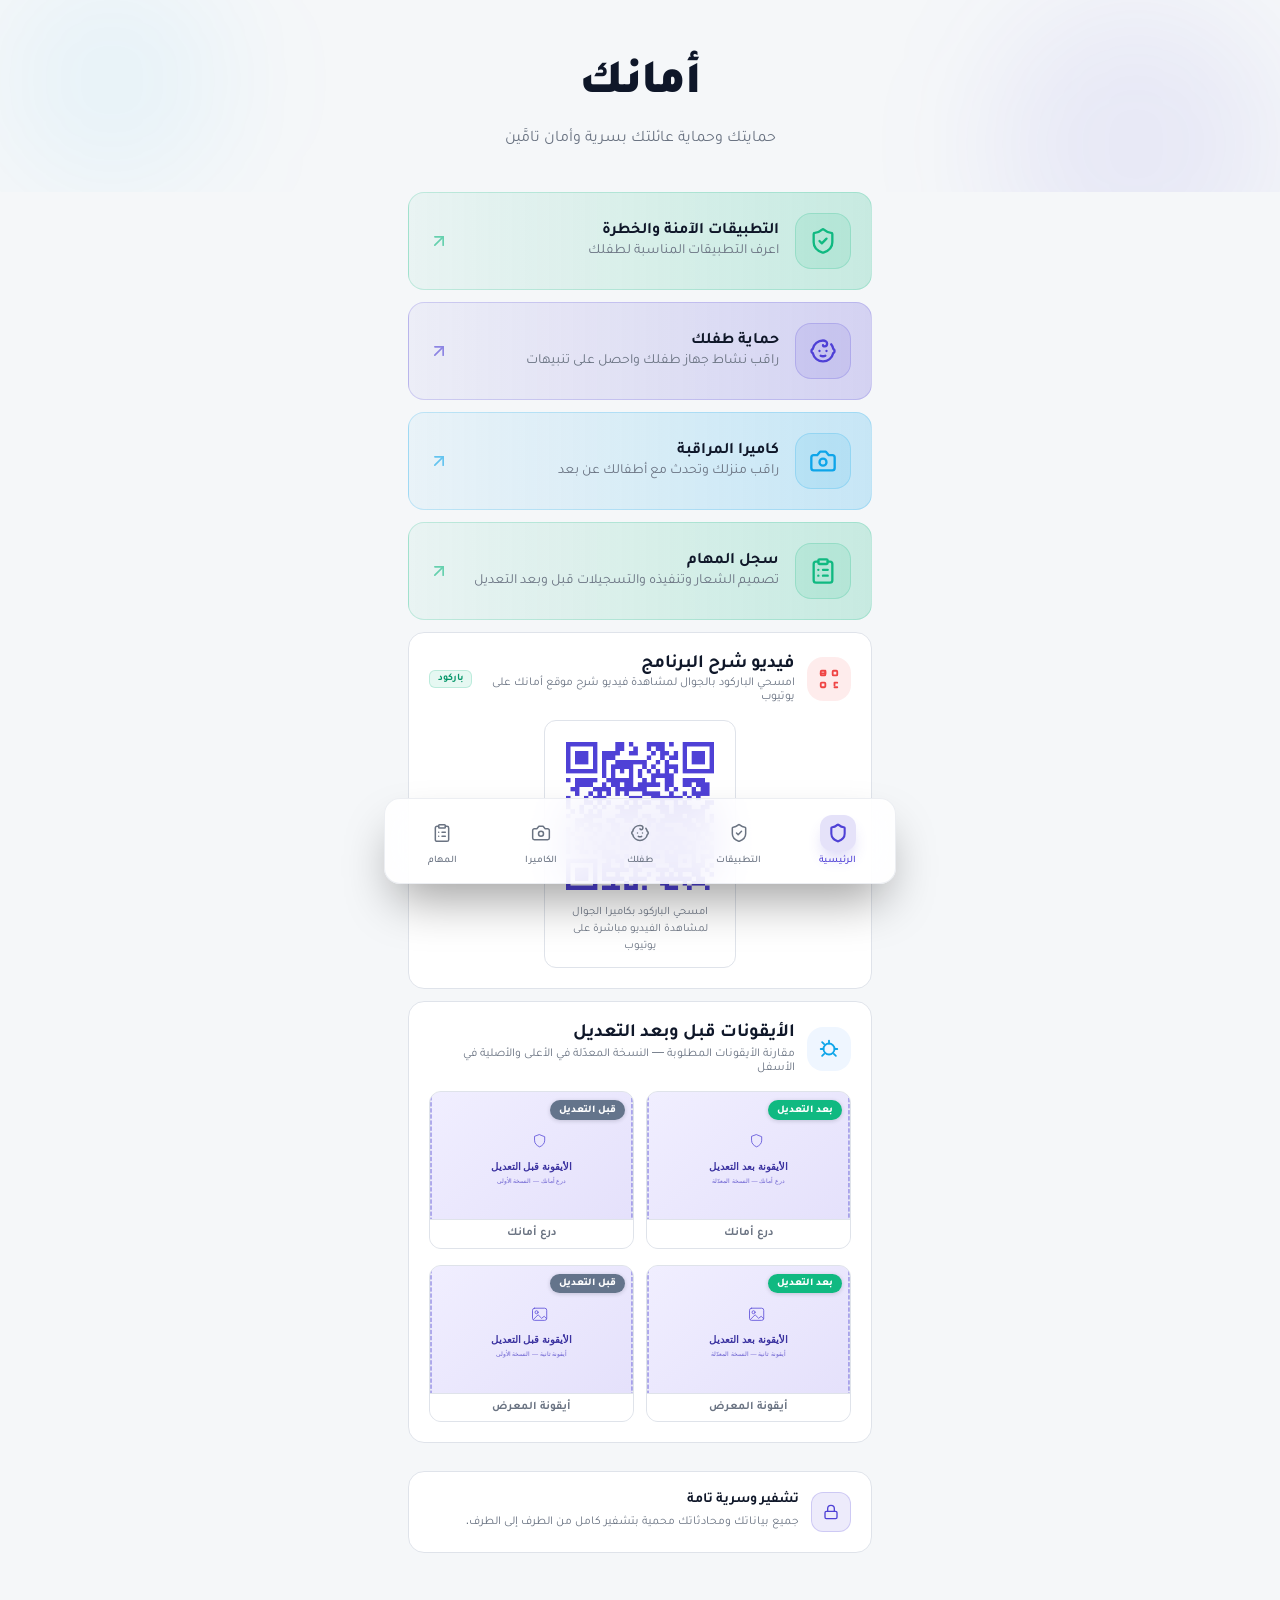
==== commit 120b9272: "تحديث الموقع حسب الملاحظات: صفحة سجل المهام + باركود بدل الفيديو + الأيقونات قبل/بعد التعديل + حذف ا" ====
--- a/index.html
+++ b/index.html
@@ -5,7 +5,8 @@
   <meta name="viewport" content="width=device-width, initial-scale=1.0">
   <title>أمانك</title>
   <meta name="description" content="أمانك — حمايتك وحماية عائلتك بسرية وأمان تامَّين">
-  <link rel="icon" type="image/svg+xml" href="data:image/svg+xml,%3Csvg xmlns='http://www.w3.org/2000/svg' viewBox='0 0 24 24' fill='none' stroke='%234F41D6' stroke-width='2' stroke-linecap='round' stroke-linejoin='round'%3E%3Cpath d='M20 13c0 5-3.5 7.5-7.66 8.95a1 1 0 0 1-.67-.01C7.5 20.5 4 18 4 13V6a1 1 0 0 1 1-1c2 0 4.5-1.2 6.24-2.72a1.17 1.17 0 0 1 1.52 0C14.51 3.81 17 5 19 5a1 1 0 0 1 1 1z'/%3E%3C/svg%3E">
+  <!-- 🎨 أيقونة التبويب: حرف (أ) — يمكن استبدالها لاحقاً بأيقونة الشعار النهائي -->
+  <link rel="icon" type="image/svg+xml" href="data:image/svg+xml,%3Csvg xmlns='http://www.w3.org/2000/svg' viewBox='0 0 64 64'%3E%3Crect width='64' height='64' rx='16' fill='%234F41D6'/%3E%3Ctext x='32' y='45' font-size='36' font-weight='bold' text-anchor='middle' fill='white' font-family='Tajawal, Arial, sans-serif'%3Eأ%3C/text%3E%3C/svg%3E">
   <link rel="stylesheet" href="css/style.css">
 </head>
 <body>
@@ -14,11 +15,9 @@
   <main class="page-content">
 
     <!-- ===== قسم البطل ===== -->
+    <!-- ✔ حُذفت أيقونة الدرع بناءً على الملاحظات — يبقى اسم أمانك والنص بعده فقط -->
     <section class="hero">
       <div class="hero-inner" data-animate>
-        <div class="hero-icon">
-          <svg xmlns="http://www.w3.org/2000/svg" width="40" height="40" viewBox="0 0 24 24" fill="none" stroke="currentColor" stroke-width="2" stroke-linecap="round" stroke-linejoin="round"><path d="M20 13c0 5-3.5 7.5-7.66 8.95a1 1 0 0 1-.67-.01C7.5 20.5 4 18 4 13V6a1 1 0 0 1 1-1c2 0 4.5-1.2 6.24-2.72a1.17 1.17 0 0 1 1.52 0C14.51 3.81 17 5 19 5a1 1 0 0 1 1 1z"/></svg>
-        </div>
         <h1 class="hero-title">أمانك</h1>
         <p class="hero-subtitle">حمايتك وحماية عائلتك بسرية وأمان تامَّين</p>
       </div>
@@ -81,115 +80,80 @@
         </div>
         -->
 
-        <!-- ===== قسم فيديو شرح البرنامج (فيديو حقيقي بصوت عربي) ===== -->
+        <!-- ===== بطاقة سجل المهام ===== -->
+        <a class="feature-card emerald" href="tasks.html" data-animate>
+          <div class="feature-card-inner">
+            <div class="feature-icon">
+              <svg xmlns="http://www.w3.org/2000/svg" width="28" height="28" viewBox="0 0 24 24" fill="none" stroke="currentColor" stroke-width="2" stroke-linecap="round" stroke-linejoin="round"><rect width="8" height="4" x="8" y="2" rx="1" ry="1"/><path d="M16 4h2a2 2 0 0 1 2 2v14a2 2 0 0 1-2 2H6a2 2 0 0 1-2-2V6a2 2 0 0 1 2-2h2"/><path d="M12 11h4"/><path d="M12 16h4"/><path d="M8 11h.01"/><path d="M8 16h.01"/></svg>
+            </div>
+            <div class="feature-text">
+              <h3 class="feature-title">سجل المهام</h3>
+              <p class="feature-desc">تصميم الشعار وتنفيذه والتسجيلات قبل وبعد التعديل</p>
+            </div>
+            <svg class="feature-arrow" xmlns="http://www.w3.org/2000/svg" width="20" height="20" viewBox="0 0 24 24" fill="none" stroke="currentColor" stroke-width="2" stroke-linecap="round" stroke-linejoin="round"><path d="M7 7h10v10"/><path d="M7 17 17 7"/></svg>
+          </div>
+        </a>
+
+        <!-- ===== قسم باركود فيديو الشرح (باركود فقط بدون فيديو مدمج) ===== -->
         <section class="video-card" data-animate>
           <div class="video-head">
             <div class="video-head-icon">
-              <svg xmlns="http://www.w3.org/2000/svg" width="22" height="22" viewBox="0 0 24 24" fill="none" stroke="currentColor" stroke-width="2" stroke-linecap="round" stroke-linejoin="round"><path d="m22 8-6 4 6 4V8Z"/><rect x="2" y="6" width="14" height="12" rx="2" ry="2"/></svg>
+              <svg xmlns="http://www.w3.org/2000/svg" width="22" height="22" viewBox="0 0 24 24" fill="none" stroke="currentColor" stroke-width="2" stroke-linecap="round" stroke-linejoin="round"><rect width="5" height="5" x="3" y="3" rx="1"/><rect width="5" height="5" x="16" y="3" rx="1"/><rect width="5" height="5" x="3" y="16" rx="1"/><path d="M21 16h-3v3"/><path d="M21 21h-3"/><path d="M8 3v3H3"/></svg>
             </div>
             <div>
               <h3 class="link-card-title">فيديو شرح البرنامج</h3>
-              <p class="link-card-sub">فيديو تعريفي حقيقي بصوت عربي يشرح موقع أمانك ومميزاته</p>
-            </div>
-            <span class="badge emerald video-dur" id="videoDurationBadge">فيديو</span>
-          </div>
-
-          <div class="player-wrap">
-            <video id="amanakVideo" class="main-player" poster="images/video-poster.png" preload="metadata" playsinline>
-              <source id="videoSource" src="media/amanak-intro-1080p.mp4" type="video/mp4">
-              متصفحك لا يدعم تشغيل الفيديو.
-            </video>
-            <button class="player-big-play" id="bigPlayBtn" aria-label="تشغيل الفيديو">
-              <svg xmlns="http://www.w3.org/2000/svg" width="34" height="34" viewBox="0 0 24 24" fill="currentColor" stroke="currentColor" stroke-width="2" stroke-linecap="round" stroke-linejoin="round" style="margin-right:4px"><polygon points="5 3 19 12 5 21 5 3"/></svg>
-            </button>
-            <div class="player-subs" id="playerSubs" hidden></div>
-            <span class="player-brand-badge">أمانك</span>
-          </div>
-
-          <!-- خيارات المشغل -->
-          <div class="player-options">
-            <div class="opt-group">
-              <span class="opt-label">الجودة</span>
-              <div class="opt-buttons" id="qualityBtns" role="group" aria-label="اختيار الجودة">
-                <button type="button" data-quality="1080p" class="active">1080p</button>
-                <button type="button" data-quality="720p">720p خفيف</button>
-              </div>
-            </div>
-
-            <div class="opt-group">
-              <span class="opt-label">السرعة</span>
-              <div class="opt-buttons" id="speedBtns" role="group" aria-label="سرعة التشغيل">
-                <button type="button" data-speed="0.75">0.75×</button>
-                <button type="button" data-speed="1" class="active">عادي</button>
-                <button type="button" data-speed="1.25">1.25×</button>
-                <button type="button" data-speed="1.5">1.5×</button>
-              </div>
-            </div>
-
-            <div class="opt-group">
-              <span class="opt-label">الترجمة</span>
-              <div class="opt-buttons">
-                <button type="button" id="subsToggle" aria-pressed="false">إظهار النص</button>
-              </div>
-            </div>
-
-            <div class="opt-group">
-              <span class="opt-label">خيارات</span>
-              <div class="opt-buttons">
-                <button type="button" id="loopToggle" aria-pressed="false">تكرار</button>
-                <a class="opt-btn opt-anchor" id="downloadBtn" href="media/amanak-intro-1080p.mp4" download="amanak-intro.mp4">تحميل الفيديو</a>
-              </div>
-            </div>
-          </div>
-
-          <div class="video-row">
-            <div class="qr-box">
-              <img src="images/qr-video.png" alt="باركود فيديو الشرح">
-              <p class="qr-label">امسح الباركود بالجوال لمشاهدة الفيديو على يوتيوب</p>
-            </div>
-            <div class="video-actions">
-              <p class="video-note"><b>فيديو حقيقي مدمج بالموقع</b> — يعمل بدون إنترنت بتعليق صوتي عربي وترجمة نصية قابلة للعرض، مع خيارات للجودة والسرعة والتكرار والتحميل. ويبقى الباركود موجهاً لنسخة يوتيوب لمن يفضل المشاهدة من جواله.</p>
+              <p class="link-card-sub">امسحي الباركود بالجوال لمشاهدة فيديو شرح موقع أمانك على يوتيوب</p>
+            </div>
+            <span class="badge emerald">باركود</span>
+          </div>
+
+          <div class="qr-center">
+            <div class="qr-box qr-big">
+              <img src="images/qr-video.png" alt="باركود فيديو شرح أمانك">
+              <p class="qr-label">امسحي الباركود بكاميرا الجوال لمشاهدة الفيديو مباشرة على يوتيوب</p>
             </div>
           </div>
         </section>
 
-                <!-- ===== معرض الصور ===== -->
+        <!-- ===== الأيقونات قبل وبعد التعديل ===== -->
         <section class="gallery-card" data-animate>
           <div class="video-head">
             <div class="video-head-icon gallery-icon">
-              <svg xmlns="http://www.w3.org/2000/svg" width="22" height="22" viewBox="0 0 24 24" fill="none" stroke="currentColor" stroke-width="2" stroke-linecap="round" stroke-linejoin="round"><rect width="18" height="18" x="3" y="3" rx="2" ry="2"/><circle cx="9" cy="9" r="2"/><path d="m21 15-3.086-3.086a2 2 0 0 0-2.828 0L6 21"/></svg>
+              <svg xmlns="http://www.w3.org/2000/svg" width="22" height="22" viewBox="0 0 24 24" fill="none" stroke="currentColor" stroke-width="2" stroke-linecap="round" stroke-linejoin="round"><path d="M12 3v3"/><path d="m6.7 6.7-2.2-2.2"/><path d="M3 12h3"/><path d="m6.7 17.3-2.2 2.2"/><path d="M21 12h-3"/><path d="m17.3 17.3 2.2 2.2"/><path d="M18 12a6 6 0 1 1-12 0 6 6 0 0 1 12 0Z"/></svg>
             </div>
             <div>
-              <h3 class="link-card-title">معرض أمانك</h3>
-              <p class="link-card-sub">صور توضيحية لمميزات الموقع — اضغط أي صورة لتكبيرها</p>
-            </div>
-          </div>
-
-          <div class="gallery-grid" id="galleryGrid">
-            <figure class="gallery-item">
-              <img src="images/gallery-family.png" alt="حماية شاملة للعائلة" loading="lazy">
-              <figcaption>حماية شاملة للعائلة</figcaption>
-            </figure>
-            <figure class="gallery-item">
-              <img src="images/gallery-apps.png" alt="تقييم التطبيقات الآمنة والخطرة" loading="lazy">
-              <figcaption>تقييم التطبيقات الآمنة والخطرة</figcaption>
-            </figure>
-            <figure class="gallery-item">
-              <img src="images/gallery-monitor.png" alt="مراقبة نشاط الأطفال لحظياً" loading="lazy">
-              <figcaption>مراقبة نشاط الأطفال لحظياً</figcaption>
-            </figure>
-            <figure class="gallery-item">
-              <img src="images/gallery-camera.png" alt="كاميرا مراقبة ذكية" loading="lazy">
-              <figcaption>كاميرا مراقبة ذكية</figcaption>
-            </figure>
-            <figure class="gallery-item">
-              <img src="images/gallery-privacy.png" alt="تشفير وخصوصية تامة" loading="lazy">
-              <figcaption>تشفير وخصوصية تامة</figcaption>
-            </figure>
-            <figure class="gallery-item">
-              <img src="images/hero-shield.png" alt="درع أمانك الواقي" loading="lazy">
-              <figcaption>درع أمانك الواقي</figcaption>
-            </figure>
+              <h3 class="link-card-title">الأيقونات قبل وبعد التعديل</h3>
+              <p class="link-card-sub">مقارنة الأيقونات المطلوبة — النسخة المعدّلة في الأعلى والأصلية في الأسفل</p>
+            </div>
+          </div>
+
+          <!-- 🖼️ استبدلي الصور البديلة بصور الأيقونات الحقيقية قبل/بعد التعديل -->
+          <div class="compare-wrap">
+            <div class="compare-pair">
+              <figure class="compare-item">
+                <span class="compare-badge after">بعد التعديل</span>
+                <img src="images/icon-after-1.svg" alt="درع أمانك بعد التعديل" loading="lazy">
+                <figcaption>درع أمانك</figcaption>
+              </figure>
+              <figure class="compare-item">
+                <span class="compare-badge before">قبل التعديل</span>
+                <img src="images/icon-before-1.svg" alt="درع أمانك قبل التعديل" loading="lazy">
+                <figcaption>درع أمانك</figcaption>
+              </figure>
+            </div>
+
+            <div class="compare-pair">
+              <figure class="compare-item">
+                <span class="compare-badge after">بعد التعديل</span>
+                <img src="images/icon-after-2.svg" alt="أيقونة المعرض بعد التعديل" loading="lazy">
+                <figcaption>أيقونة المعرض</figcaption>
+              </figure>
+              <figure class="compare-item">
+                <span class="compare-badge before">قبل التعديل</span>
+                <img src="images/icon-before-2.svg" alt="أيقونة المعرض قبل التعديل" loading="lazy">
+                <figcaption>أيقونة المعرض</figcaption>
+              </figure>
+            </div>
           </div>
         </section>
 
@@ -238,6 +202,12 @@
             </span>
             <span class="nav-label">الكاميرا</span>
           </a>
+          <a class="nav-item" href="tasks.html">
+            <span class="nav-icon">
+              <svg xmlns="http://www.w3.org/2000/svg" width="20" height="20" viewBox="0 0 24 24" fill="none" stroke="currentColor" stroke-width="1.8" stroke-linecap="round" stroke-linejoin="round"><rect width="8" height="4" x="8" y="2" rx="1" ry="1"/><path d="M16 4h2a2 2 0 0 1 2 2v14a2 2 0 0 1-2 2H6a2 2 0 0 1-2-2V6a2 2 0 0 1 2-2h2"/><path d="M12 11h4"/><path d="M12 16h4"/><path d="M8 11h.01"/><path d="M8 16h.01"/></svg>
+            </span>
+            <span class="nav-label">المهام</span>
+          </a>
         </div>
       </div>
     </div>
--- a/css/style.css
+++ b/css/style.css
@@ -1381,3 +1381,147 @@
   .gallery-grid { grid-template-columns: 1fr; }
   .lightbox-nav { width: 2.5rem; height: 2.5rem; }
 }
+
+/* =========================================================
+   إضافات النسخة المعدّلة — سجل المهام + قبل/بعد التعديل + الباركود
+   ========================================================= */
+
+/* ---------- بطاقة المهمة في صفحة سجل المهام ---------- */
+.task-card {
+  background: var(--card);
+  border: 1px solid var(--border);
+  border-radius: 1rem;
+  padding: 1rem;
+  box-shadow: 0 1px 3px rgba(15, 23, 41, 0.06);
+}
+.task-head {
+  display: flex;
+  flex-direction: column;
+  gap: 0.4rem;
+  margin-bottom: 0.9rem;
+}
+.task-badge {
+  align-self: flex-start;
+  background: var(--emerald-bg);
+  color: #059669;
+  border: 1px solid rgba(16, 185, 129, 0.2);
+  font-size: 0.7rem;
+  font-weight: 800;
+  padding: 0.25rem 0.6rem;
+  border-radius: 999px;
+}
+.task-badge.done { background: var(--primary); color: #fff; border-color: var(--primary); }
+.task-title {
+  font-size: 1.1rem;
+  font-weight: 800;
+  color: var(--foreground);
+}
+.task-media {
+  position: relative;
+  margin: 0;
+  border: 1px solid var(--border);
+  border-radius: 0.75rem;
+  overflow: hidden;
+  background: var(--secondary);
+}
+.task-media img {
+  width: 100%;
+  display: block;
+  aspect-ratio: 16 / 10;
+  object-fit: cover;
+}
+.task-media .compare-badge {
+  position: absolute;
+  top: 0.6rem;
+  inset-inline-start: 0.6rem;
+}
+
+/* ملاحظة البرنامج المستخدم في تنفيذ الشعار */
+.software-note {
+  display: flex;
+  align-items: center;
+  gap: 0.5rem;
+  margin-top: 0.9rem;
+  padding: 0.65rem 0.85rem;
+  background: rgba(79, 65, 214, 0.06);
+  border: 1px dashed rgba(79, 65, 214, 0.35);
+  border-radius: 0.65rem;
+  color: var(--primary);
+  font-size: 0.85rem;
+  font-weight: 700;
+}
+.software-note svg { flex-shrink: 0; }
+.palette-note {
+  margin-top: 0.5rem;
+  font-size: 0.78rem;
+  color: var(--muted-foreground);
+}
+
+/* ---------- مقارنة الأيقونات قبل/بعد التعديل ---------- */
+.compare-wrap {
+  display: flex;
+  flex-direction: column;
+  gap: 1rem;
+  margin-top: 1rem;
+}
+.compare-pair {
+  display: grid;
+  grid-template-columns: 1fr 1fr;
+  gap: 0.75rem;
+}
+.compare-item {
+  position: relative;
+  margin: 0;
+  border: 1px solid var(--border);
+  border-radius: 0.75rem;
+  overflow: hidden;
+  background: var(--secondary);
+}
+.compare-item img {
+  width: 100%;
+  aspect-ratio: 16 / 10;
+  object-fit: cover;
+  display: block;
+}
+.compare-item figcaption {
+  font-size: 0.72rem;
+  font-weight: 700;
+  color: var(--muted-foreground);
+  padding: 0.45rem 0.6rem;
+  text-align: center;
+  background: #fff;
+  border-top: 1px solid var(--border);
+}
+.compare-badge {
+  position: absolute;
+  top: 0.5rem;
+  inset-inline-start: 0.5rem;
+  z-index: 2;
+  font-size: 0.65rem;
+  font-weight: 800;
+  padding: 0.2rem 0.55rem;
+  border-radius: 999px;
+  box-shadow: 0 1px 4px rgba(15, 23, 41, 0.18);
+}
+.compare-badge.after { background: var(--emerald); color: #fff; }
+.compare-badge.before { background: #64748B; color: #fff; }
+
+/* ---------- باركود الفيديو (بدون مشغل) ---------- */
+.qr-center {
+  display: flex;
+  justify-content: center;
+  margin-top: 1rem;
+}
+.qr-box.qr-big {
+  width: 12rem;
+  padding: 0.75rem;
+}
+.qr-box.qr-big .qr-label {
+  font-size: 0.7rem;
+  line-height: 1.5;
+}
+
+@media (max-width: 480px) {
+  .compare-pair { grid-template-columns: 1fr; }
+  .qr-box.qr-big { width: 10rem; }
+}
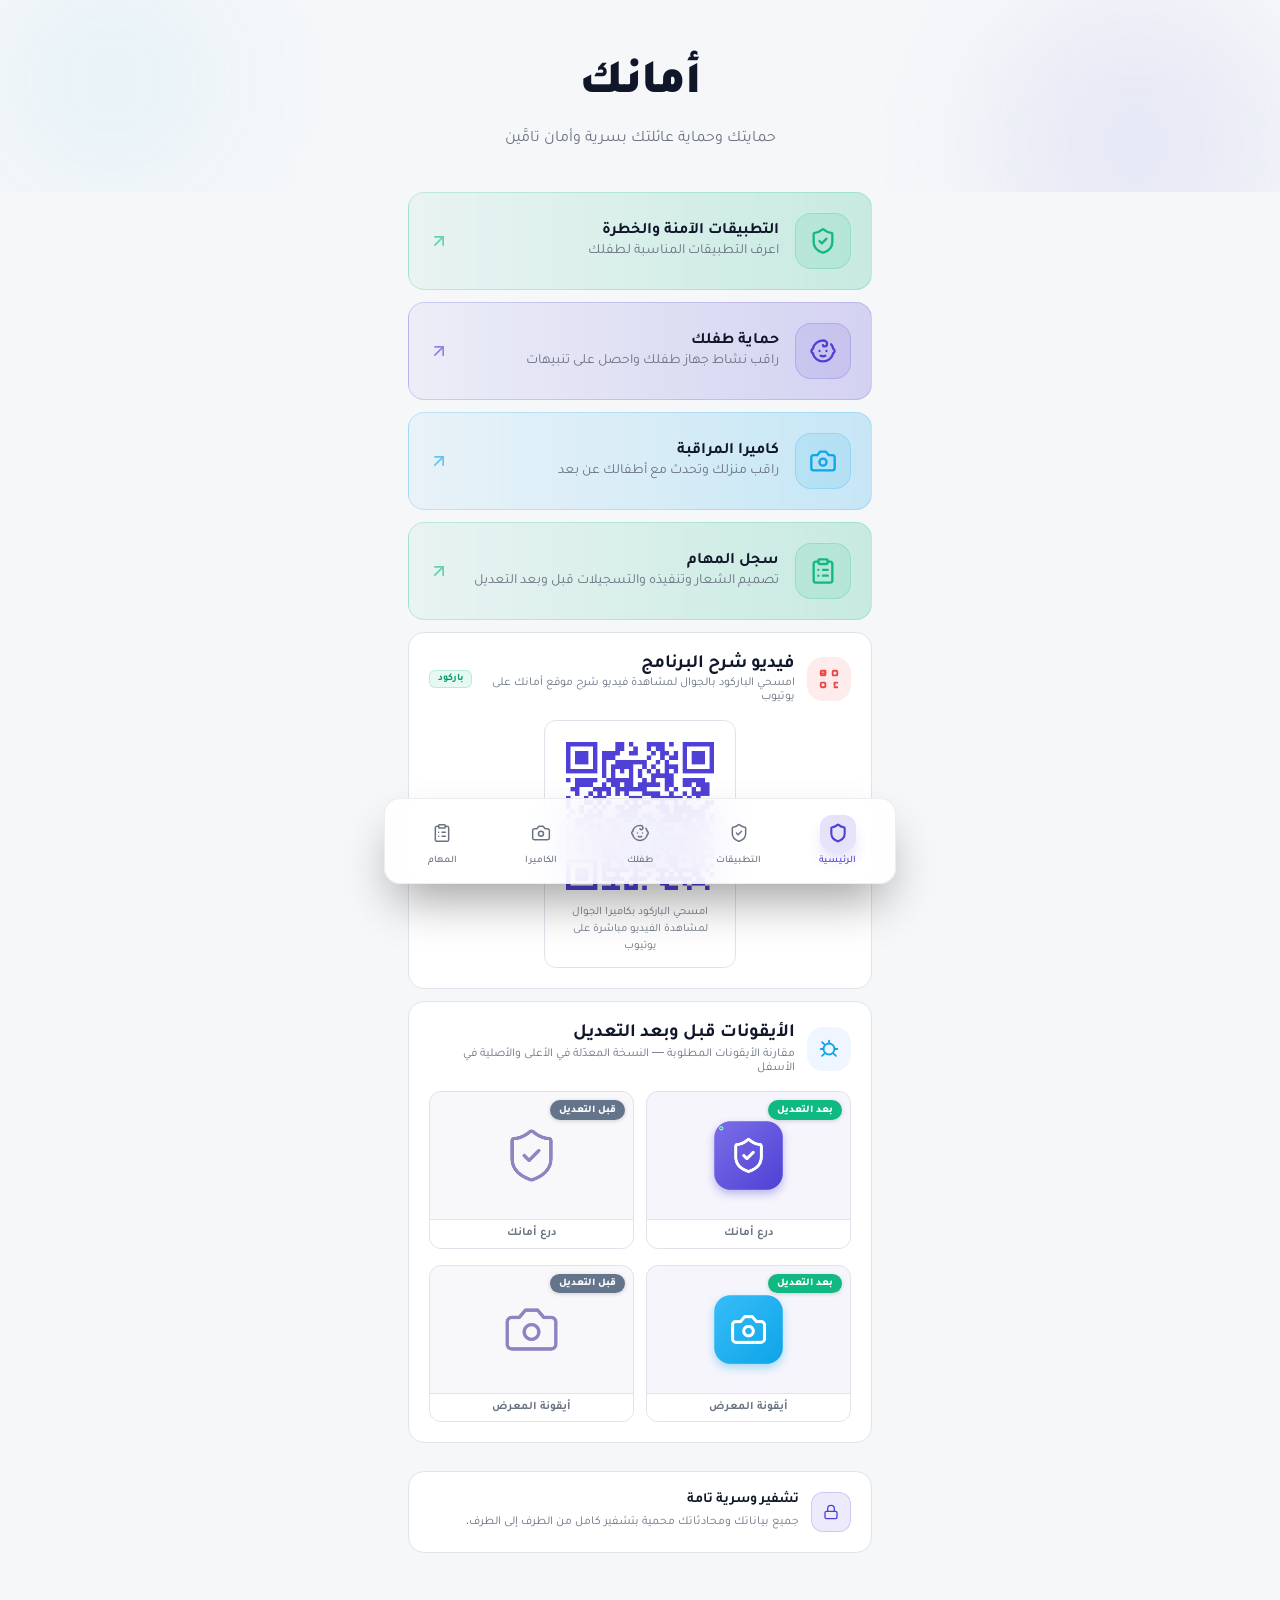
==== commit 23443194: "إضافة التصاميم الفعلية: الشعار الأولي والنهائي (Canva)، أيقونات قبل/بعد، ولقطات التسجيل الرابع قبل و" ====
--- a/index.html
+++ b/index.html
@@ -127,17 +127,17 @@
             </div>
           </div>
 
-          <!-- 🖼️ استبدلي الصور البديلة بصور الأيقونات الحقيقية قبل/بعد التعديل -->
+          <!-- ✔️ تصميم الأيقونات قبل وبعد التعديل — نُفِّذت عبر Canva -->
           <div class="compare-wrap">
             <div class="compare-pair">
               <figure class="compare-item">
                 <span class="compare-badge after">بعد التعديل</span>
-                <img src="images/icon-after-1.svg" alt="درع أمانك بعد التعديل" loading="lazy">
+                <img src="images/icon-after-1.png" alt="درع أمانك بعد التعديل" loading="lazy">
                 <figcaption>درع أمانك</figcaption>
               </figure>
               <figure class="compare-item">
                 <span class="compare-badge before">قبل التعديل</span>
-                <img src="images/icon-before-1.svg" alt="درع أمانك قبل التعديل" loading="lazy">
+                <img src="images/icon-before-1.png" alt="درع أمانك قبل التعديل" loading="lazy">
                 <figcaption>درع أمانك</figcaption>
               </figure>
             </div>
@@ -145,12 +145,12 @@
             <div class="compare-pair">
               <figure class="compare-item">
                 <span class="compare-badge after">بعد التعديل</span>
-                <img src="images/icon-after-2.svg" alt="أيقونة المعرض بعد التعديل" loading="lazy">
+                <img src="images/icon-after-2.png" alt="أيقونة الكاميرا بعد التعديل" loading="lazy">
                 <figcaption>أيقونة المعرض</figcaption>
               </figure>
               <figure class="compare-item">
                 <span class="compare-badge before">قبل التعديل</span>
-                <img src="images/icon-before-2.svg" alt="أيقونة المعرض قبل التعديل" loading="lazy">
+                <img src="images/icon-before-2.png" alt="أيقونة الكاميرا قبل التعديل" loading="lazy">
                 <figcaption>أيقونة المعرض</figcaption>
               </figure>
             </div>
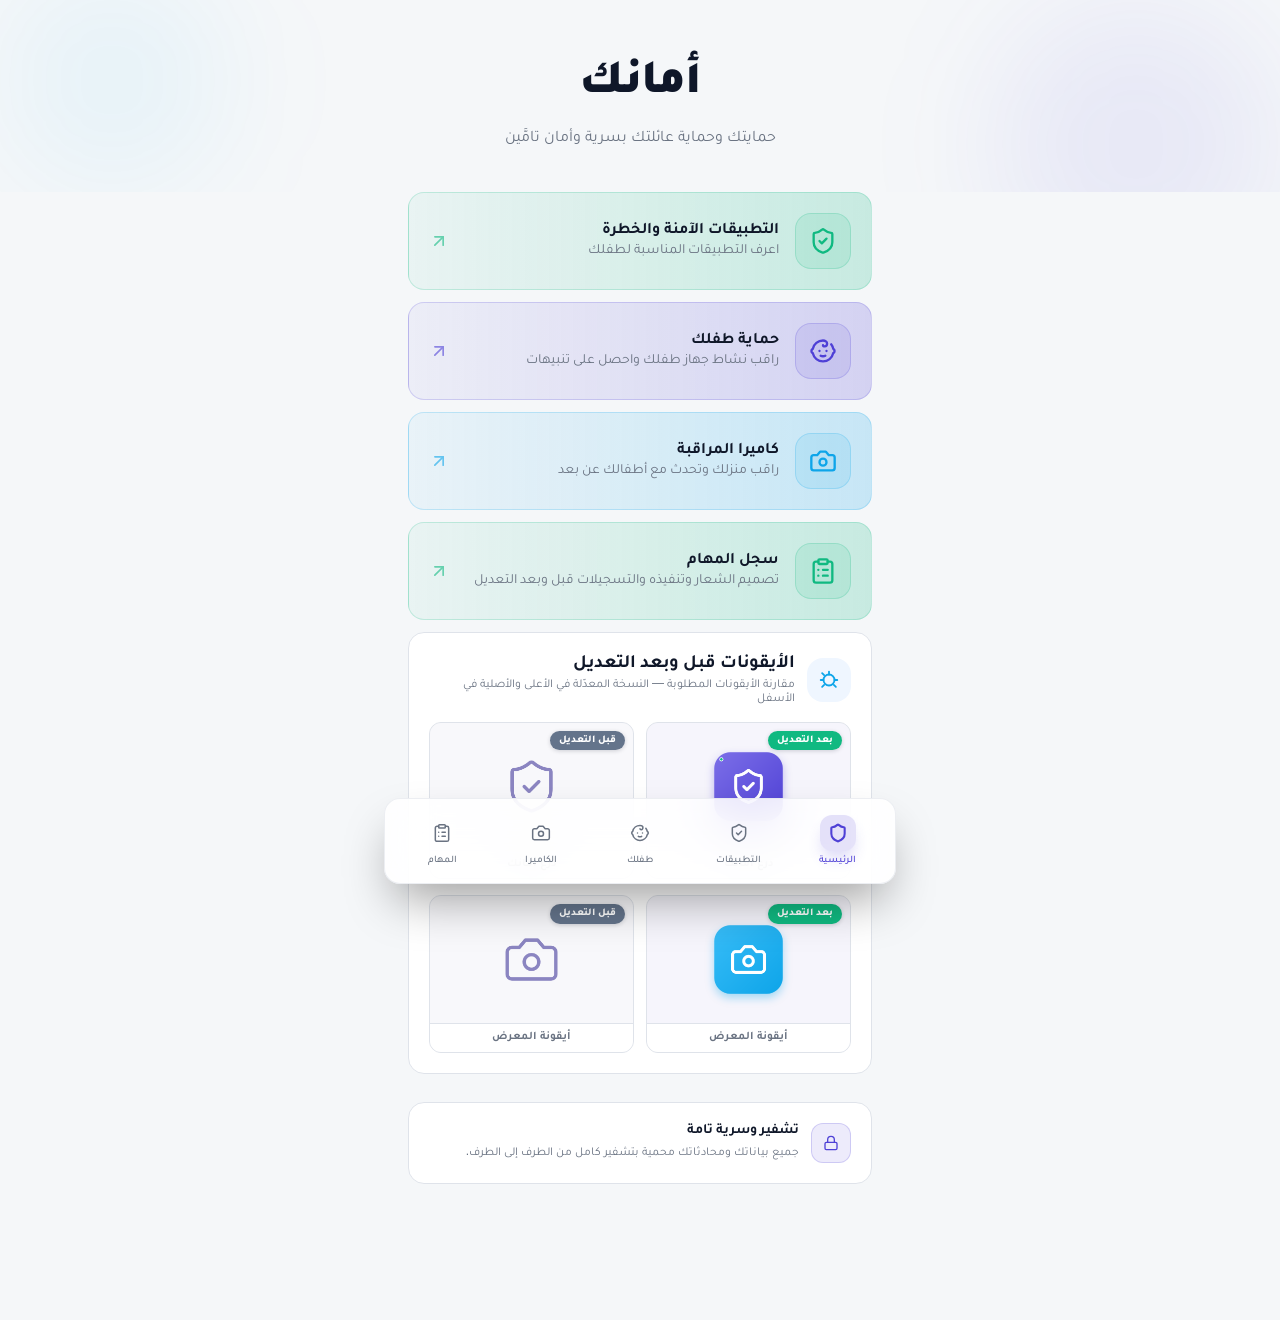
==== commit e25933d8: "حذف بطاقة باركود الفيديو من الصفحة الرئيسية (يُدرج في ملف المشروع) + تحديث لقطة بعد التعديل" ====
--- a/index.html
+++ b/index.html
@@ -94,26 +94,7 @@
           </div>
         </a>
 
-        <!-- ===== قسم باركود فيديو الشرح (باركود فقط بدون فيديو مدمج) ===== -->
-        <section class="video-card" data-animate>
-          <div class="video-head">
-            <div class="video-head-icon">
-              <svg xmlns="http://www.w3.org/2000/svg" width="22" height="22" viewBox="0 0 24 24" fill="none" stroke="currentColor" stroke-width="2" stroke-linecap="round" stroke-linejoin="round"><rect width="5" height="5" x="3" y="3" rx="1"/><rect width="5" height="5" x="16" y="3" rx="1"/><rect width="5" height="5" x="3" y="16" rx="1"/><path d="M21 16h-3v3"/><path d="M21 21h-3"/><path d="M8 3v3H3"/></svg>
-            </div>
-            <div>
-              <h3 class="link-card-title">فيديو شرح البرنامج</h3>
-              <p class="link-card-sub">امسحي الباركود بالجوال لمشاهدة فيديو شرح موقع أمانك على يوتيوب</p>
-            </div>
-            <span class="badge emerald">باركود</span>
-          </div>
-
-          <div class="qr-center">
-            <div class="qr-box qr-big">
-              <img src="images/qr-video.png" alt="باركود فيديو شرح أمانك">
-              <p class="qr-label">امسحي الباركود بكاميرا الجوال لمشاهدة الفيديو مباشرة على يوتيوب</p>
-            </div>
-          </div>
-        </section>
+        <!-- ✔️ حُذف قسم باركود فيديو الشرح بناءً على الملاحظة — يُدرَج الباركود في ملف المشروع بدلاً من الموقع -->
 
         <!-- ===== الأيقونات قبل وبعد التعديل ===== -->
         <section class="gallery-card" data-animate>
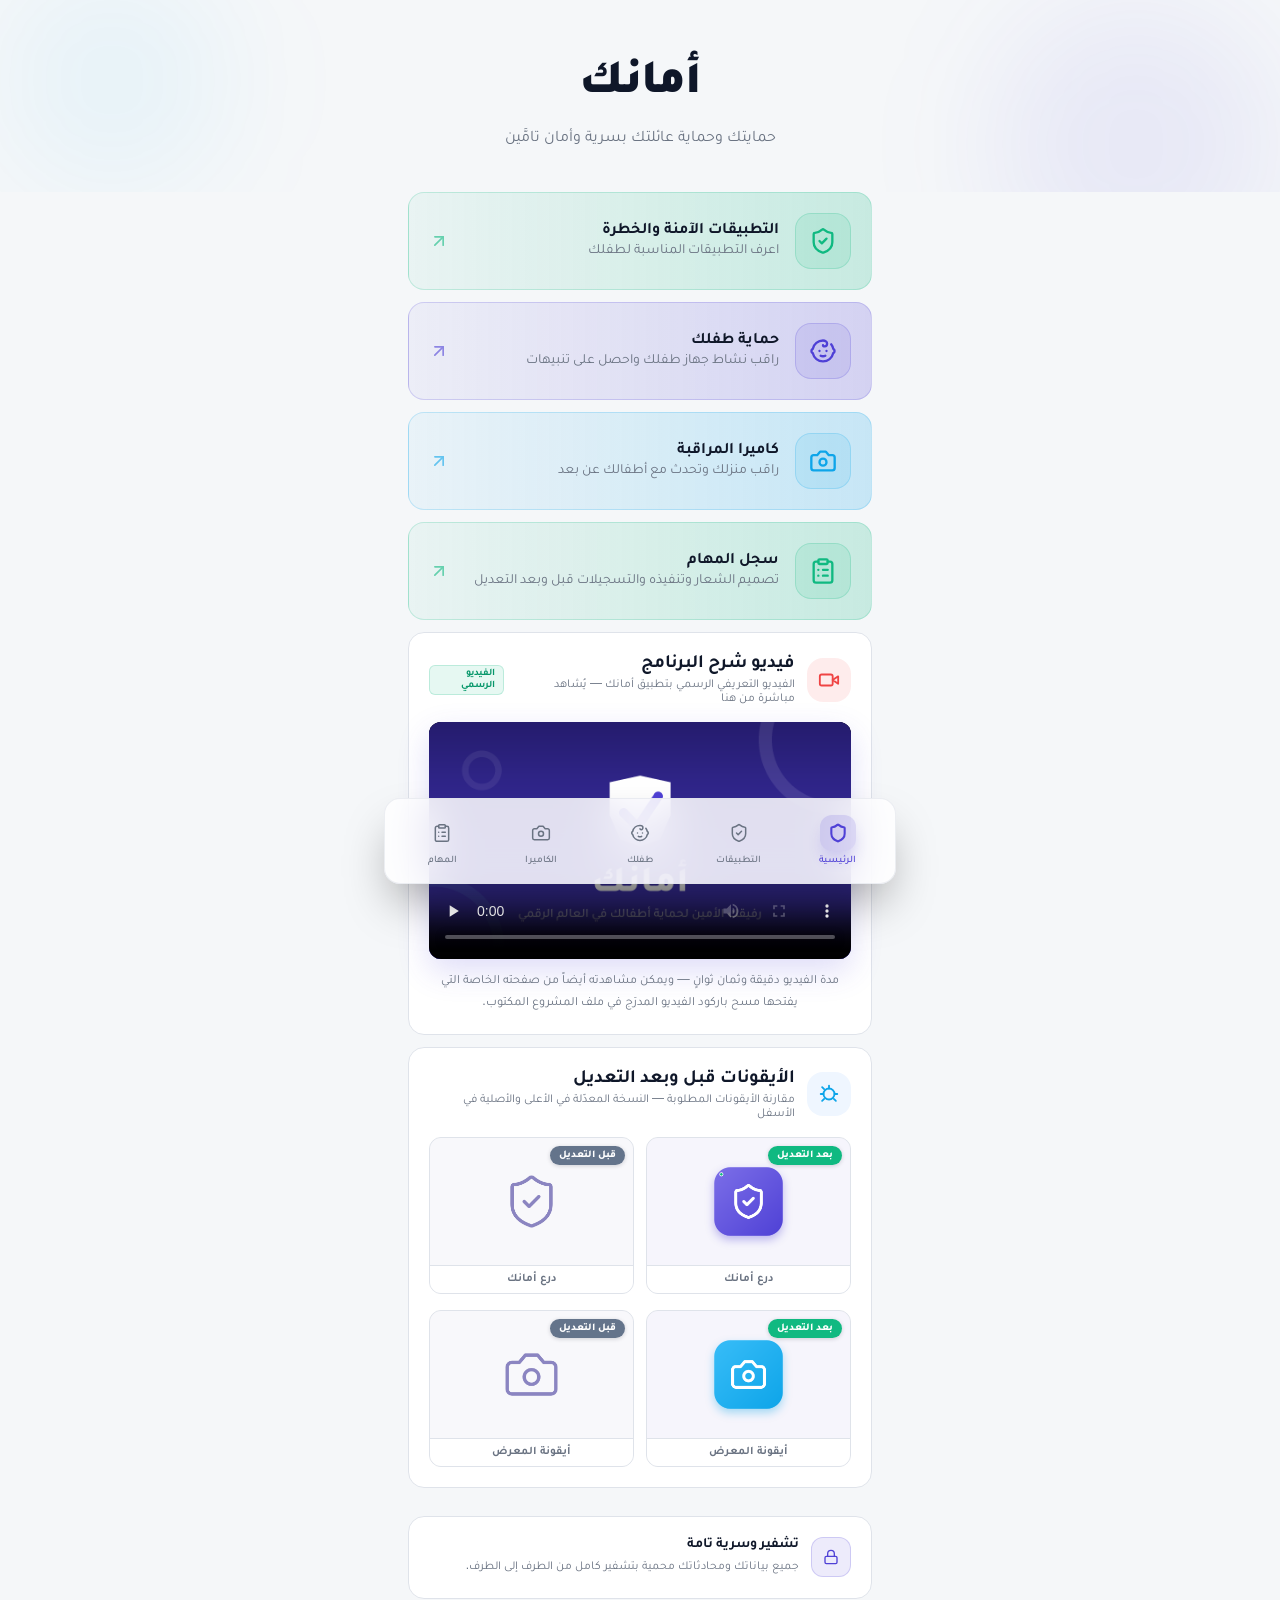
==== commit 95d69c11: "إدراج فيديو الشرح مباشرة في الصفحة الرئيسية + أقسام التقييم في سجل المهام (السيناريو ومعالجة الصور و" ====
--- a/index.html
+++ b/index.html
@@ -94,7 +94,30 @@
           </div>
         </a>
 
-        <!-- ✔️ حُذف قسم باركود فيديو الشرح بناءً على الملاحظة — يُدرَج الباركود في ملف المشروع بدلاً من الموقع -->
+        <!-- ✔️ حُذف قسم باركود فيديو الشرح بناءً على الملاحظة — الباركود يُدرَج في ملف المشروع فقط ولا يُعرض في الموقع -->
+
+        <!-- ===== فيديو شرح البرنامج — مدمج في الموقع (بدون باركود) ===== -->
+        <section class="video-card" data-animate>
+          <div class="video-head">
+            <div class="video-head-icon">
+              <svg xmlns="http://www.w3.org/2000/svg" width="22" height="22" viewBox="0 0 24 24" fill="none" stroke="currentColor" stroke-width="2" stroke-linecap="round" stroke-linejoin="round"><path d="m22 8-6 4 6 4V8Z"/><rect width="14" height="12" x="2" y="6" rx="2"/></svg>
+            </div>
+            <div>
+              <h3 class="link-card-title">فيديو شرح البرنامج</h3>
+              <p class="link-card-sub">الفيديو التعريفي الرسمي بتطبيق أمانك — يُشاهد مباشرة من هنا</p>
+            </div>
+            <span class="badge emerald">الفيديو الرسمي</span>
+          </div>
+
+          <div class="video-stage">
+            <video controls playsinline preload="none" poster="images/video-poster.png">
+              <source src="media/amanak-intro-1080p.mp4" type="video/mp4">
+              متصفحك لا يدعم تشغيل الفيديو.
+            </video>
+          </div>
+
+          <p class="video-home-note">مدة الفيديو دقيقة وثمان ثوانٍ — ويمكن مشاهدته أيضاً من صفحته الخاصة التي يفتحها مسح باركود الفيديو المدرَج في ملف المشروع المكتوب.</p>
+        </section>
 
         <!-- ===== الأيقونات قبل وبعد التعديل ===== -->
         <section class="gallery-card" data-animate>
--- a/css/style.css
+++ b/css/style.css
@@ -1525,3 +1525,163 @@
   .compare-pair { grid-template-columns: 1fr; }
   .qr-box.qr-big { width: 10rem; }
 }
+
+/* =========================================================
+   إضافات — الفيديو المدمج بالرئيسية + أقسام التقييم في سجل المهام
+   ========================================================= */
+
+/* ---------- مشغل الفيديو المدمج ---------- */
+.video-stage {
+  background: #0f0d2e;
+  border-radius: 0.75rem;
+  overflow: hidden;
+  box-shadow: 0 12px 32px rgba(79, 65, 214, 0.18);
+}
+.video-stage video {
+  display: block;
+  width: 100%;
+  aspect-ratio: 16 / 9;
+  background: #0f0d2e;
+}
+.video-home-note {
+  margin-top: 0.75rem;
+  text-align: center;
+  font-size: 0.78rem;
+  color: var(--muted-foreground);
+  line-height: 1.7;
+}
+
+/* ---------- جدول مشاهد السيناريو ---------- */
+.scene-table-wrap {
+  border: 1px solid var(--border);
+  border-radius: 0.75rem;
+  overflow-x: auto;
+  background: #fff;
+}
+.scene-table {
+  width: 100%;
+  border-collapse: collapse;
+  font-size: 0.8rem;
+  min-width: 480px;
+}
+.scene-table th {
+  background: rgba(79, 65, 214, 0.08);
+  color: var(--primary);
+  font-weight: 800;
+  padding: 0.6rem 0.75rem;
+  text-align: right;
+  border-bottom: 2px solid rgba(79, 65, 214, 0.25);
+  white-space: nowrap;
+}
+.scene-table td {
+  padding: 0.55rem 0.75rem;
+  border-bottom: 1px solid var(--border);
+  vertical-align: top;
+  color: var(--foreground);
+  line-height: 1.7;
+}
+.scene-table tr:last-child td { border-bottom: none; }
+.scene-table td.scene-no {
+  font-weight: 800;
+  color: var(--primary);
+  white-space: nowrap;
+  text-align: center;
+}
+.scene-table td.scene-time {
+  font-weight: 700;
+  color: #64748B;
+  white-space: nowrap;
+  text-align: center;
+  direction: ltr;
+}
+.scene-table tr.scene-close td { background: rgba(16, 185, 129, 0.05); }
+
+/* ---------- خطوات المعالجة (برامج الفيديو/الصوت/الصور) ---------- */
+.prog-subtitle {
+  margin-top: 1rem;
+  margin-bottom: 0.55rem;
+  font-size: 0.88rem;
+  font-weight: 800;
+  color: var(--foreground);
+  display: flex;
+  align-items: center;
+  gap: 0.45rem;
+}
+.prog-subtitle::before {
+  content: "";
+  width: 0.28rem;
+  height: 1rem;
+  border-radius: 999px;
+  background: var(--primary);
+  display: inline-block;
+}
+.prog-steps {
+  display: flex;
+  flex-direction: column;
+  gap: 0.5rem;
+  margin-top: 0.9rem;
+}
+.prog-step {
+  display: flex;
+  align-items: flex-start;
+  gap: 0.65rem;
+  background: rgba(79, 65, 214, 0.04);
+  border: 1px solid var(--border);
+  border-radius: 0.65rem;
+  padding: 0.6rem 0.75rem;
+}
+.prog-step-no {
+  flex-shrink: 0;
+  width: 1.5rem; height: 1.5rem;
+  border-radius: 999px;
+  background: var(--primary);
+  color: #fff;
+  font-size: 0.72rem;
+  font-weight: 800;
+  display: flex;
+  align-items: center;
+  justify-content: center;
+  margin-top: 0.1rem;
+}
+.prog-step-text {
+  font-size: 0.82rem;
+  line-height: 1.7;
+  color: var(--foreground);
+}
+.prog-step-text b { color: var(--primary); }
+
+/* ---------- الشكل النهائي: شبكة لقطات الصفحات ---------- */
+.final-shots {
+  display: grid;
+  grid-template-columns: 1fr 1fr;
+  gap: 0.75rem;
+  margin-top: 0.9rem;
+}
+.final-shots figure {
+  position: relative;
+  margin: 0;
+  border: 1px solid var(--border);
+  border-radius: 0.75rem;
+  overflow: hidden;
+  background: var(--secondary);
+}
+.final-shots img {
+  width: 100%;
+  aspect-ratio: 16 / 10;
+  object-fit: cover;
+  display: block;
+}
+.final-shots figcaption {
+  font-size: 0.72rem;
+  font-weight: 700;
+  color: var(--muted-foreground);
+  padding: 0.45rem 0.6rem;
+  text-align: center;
+  background: #fff;
+  border-top: 1px solid var(--border);
+}
+.final-shots figcaption b { color: var(--primary); }
+
+@media (max-width: 560px) {
+  .final-shots { grid-template-columns: 1fr; }
+}
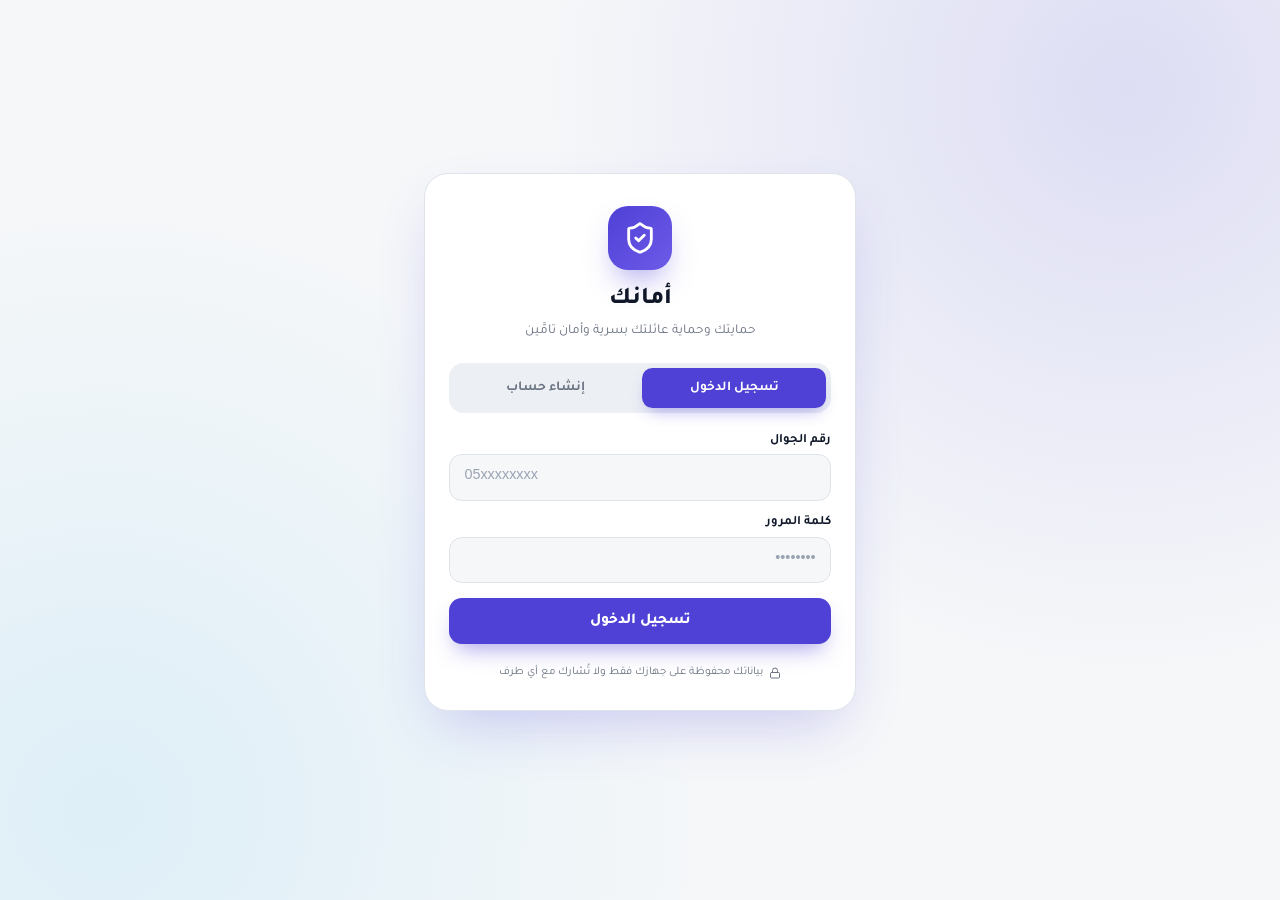
==== commit 76da9942: "إضافة تسجيل الدخول وإنشاء الحساب + ربط الأجهزة بعد الدخول + تواصل معنا داخل الموقع + إزالة المهام + " ====
--- a/index.html
+++ b/index.html
@@ -8,6 +8,14 @@
   <!-- 🎨 أيقونة التبويب: حرف (أ) — يمكن استبدالها لاحقاً بأيقونة الشعار النهائي -->
   <link rel="icon" type="image/svg+xml" href="data:image/svg+xml,%3Csvg xmlns='http://www.w3.org/2000/svg' viewBox='0 0 64 64'%3E%3Crect width='64' height='64' rx='16' fill='%234F41D6'/%3E%3Ctext x='32' y='45' font-size='36' font-weight='bold' text-anchor='middle' fill='white' font-family='Tajawal, Arial, sans-serif'%3Eأ%3C/text%3E%3C/svg%3E">
   <link rel="stylesheet" href="css/style.css">
+  <script>
+    (function () {
+      try {
+        if (!localStorage.getItem('amanak_session')) { location.replace('login.html'); return; }
+        if (!localStorage.getItem('amanak_linked')) { location.replace('link-device.html'); }
+      } catch (e) { }
+    })();
+  </script>
 </head>
 <body>
 
@@ -18,7 +26,15 @@
     <!-- ✔ حُذفت أيقونة الدرع بناءً على الملاحظات — يبقى اسم أمانك والنص بعده فقط -->
     <section class="hero">
       <div class="hero-inner" data-animate>
-        <h1 class="hero-title">أمانك</h1>
+        <div class="user-chip" id="userChip" hidden>
+          <span class="user-avatar" id="userAvatar">أ</span>
+          <span class="user-welcome" id="welcomeName">مرحباً بك</span>
+          <button class="btn-logout" id="logoutBtn" type="button" title="تسجيل الخروج">
+            <svg xmlns="http://www.w3.org/2000/svg" width="12" height="12" viewBox="0 0 24 24" fill="none" stroke="currentColor" stroke-width="2" stroke-linecap="round" stroke-linejoin="round"><path d="M9 21H5a2 2 0 0 1-2-2V5a2 2 0 0 1 2-2h4"/><polyline points="16 17 21 12 16 7"/><line x1="21" x2="9" y1="12" y2="12"/></svg>
+            خروج
+          </button>
+        </div>
+                <h1 class="hero-title">أمانك</h1>
         <p class="hero-subtitle">حمايتك وحماية عائلتك بسرية وأمان تامَّين</p>
       </div>
 
@@ -33,6 +49,8 @@
     <!-- ===== بطاقات الأقسام ===== -->
     <div class="container">
       <div class="home-cards">
+
+        <div class="feature-grid">
 
         <a class="feature-card emerald" href="app-safety.html" data-animate>
           <div class="feature-card-inner">
@@ -74,29 +92,14 @@
         </a>
 
         <!-- 🖼️ صورة توضيحية جاهزة للأقسام (اختياري): احذف علامات التعليق لعرضها -->
-        <!--
-        <div style="border-radius:1rem; overflow:hidden; border:1px solid var(--border);">
-          <img src="images/apps-illustration.png" alt="التطبيقات الآمنة والخطرة">
-        </div>
-        -->
 
         <!-- ===== بطاقة سجل المهام ===== -->
-        <a class="feature-card emerald" href="tasks.html" data-animate>
-          <div class="feature-card-inner">
-            <div class="feature-icon">
-              <svg xmlns="http://www.w3.org/2000/svg" width="28" height="28" viewBox="0 0 24 24" fill="none" stroke="currentColor" stroke-width="2" stroke-linecap="round" stroke-linejoin="round"><rect width="8" height="4" x="8" y="2" rx="1" ry="1"/><path d="M16 4h2a2 2 0 0 1 2 2v14a2 2 0 0 1-2 2H6a2 2 0 0 1-2-2V6a2 2 0 0 1 2-2h2"/><path d="M12 11h4"/><path d="M12 16h4"/><path d="M8 11h.01"/><path d="M8 16h.01"/></svg>
-            </div>
-            <div class="feature-text">
-              <h3 class="feature-title">سجل المهام</h3>
-              <p class="feature-desc">تصميم الشعار وتنفيذه والتسجيلات قبل وبعد التعديل</p>
-            </div>
-            <svg class="feature-arrow" xmlns="http://www.w3.org/2000/svg" width="20" height="20" viewBox="0 0 24 24" fill="none" stroke="currentColor" stroke-width="2" stroke-linecap="round" stroke-linejoin="round"><path d="M7 7h10v10"/><path d="M7 17 17 7"/></svg>
-          </div>
-        </a>
 
         <!-- ✔️ حُذف قسم باركود فيديو الشرح بناءً على الملاحظة — الباركود يُدرَج في ملف المشروع فقط ولا يُعرض في الموقع -->
 
         <!-- ===== فيديو شرح البرنامج — مدمج في الموقع (بدون باركود) ===== -->
+        </div><!-- /feature-grid -->
+
         <section class="video-card" data-animate>
           <div class="video-head">
             <div class="video-head-icon">
@@ -116,50 +119,9 @@
             </video>
           </div>
 
-          <p class="video-home-note">مدة الفيديو دقيقة وثمان ثوانٍ — ويمكن مشاهدته أيضاً من صفحته الخاصة التي يفتحها مسح باركود الفيديو المدرَج في ملف المشروع المكتوب.</p>
+          <p class="video-home-note">مدة الفيديو دقيقة وثمان ثوانٍ — الفيديو التعريفي الرسمي لتطبيق أمانك.</p>
         </section>
 
-        <!-- ===== الأيقونات قبل وبعد التعديل ===== -->
-        <section class="gallery-card" data-animate>
-          <div class="video-head">
-            <div class="video-head-icon gallery-icon">
-              <svg xmlns="http://www.w3.org/2000/svg" width="22" height="22" viewBox="0 0 24 24" fill="none" stroke="currentColor" stroke-width="2" stroke-linecap="round" stroke-linejoin="round"><path d="M12 3v3"/><path d="m6.7 6.7-2.2-2.2"/><path d="M3 12h3"/><path d="m6.7 17.3-2.2 2.2"/><path d="M21 12h-3"/><path d="m17.3 17.3 2.2 2.2"/><path d="M18 12a6 6 0 1 1-12 0 6 6 0 0 1 12 0Z"/></svg>
-            </div>
-            <div>
-              <h3 class="link-card-title">الأيقونات قبل وبعد التعديل</h3>
-              <p class="link-card-sub">مقارنة الأيقونات المطلوبة — النسخة المعدّلة في الأعلى والأصلية في الأسفل</p>
-            </div>
-          </div>
-
-          <!-- ✔️ تصميم الأيقونات قبل وبعد التعديل — نُفِّذت عبر Canva -->
-          <div class="compare-wrap">
-            <div class="compare-pair">
-              <figure class="compare-item">
-                <span class="compare-badge after">بعد التعديل</span>
-                <img src="images/icon-after-1.png" alt="درع أمانك بعد التعديل" loading="lazy">
-                <figcaption>درع أمانك</figcaption>
-              </figure>
-              <figure class="compare-item">
-                <span class="compare-badge before">قبل التعديل</span>
-                <img src="images/icon-before-1.png" alt="درع أمانك قبل التعديل" loading="lazy">
-                <figcaption>درع أمانك</figcaption>
-              </figure>
-            </div>
-
-            <div class="compare-pair">
-              <figure class="compare-item">
-                <span class="compare-badge after">بعد التعديل</span>
-                <img src="images/icon-after-2.png" alt="أيقونة الكاميرا بعد التعديل" loading="lazy">
-                <figcaption>أيقونة المعرض</figcaption>
-              </figure>
-              <figure class="compare-item">
-                <span class="compare-badge before">قبل التعديل</span>
-                <img src="images/icon-before-2.png" alt="أيقونة الكاميرا قبل التعديل" loading="lazy">
-                <figcaption>أيقونة المعرض</figcaption>
-              </figure>
-            </div>
-          </div>
-        </section>
 
         <!-- ===== بطاقة الخصوصية ===== -->
         <div class="privacy-card" data-animate>
@@ -206,11 +168,11 @@
             </span>
             <span class="nav-label">الكاميرا</span>
           </a>
-          <a class="nav-item" href="tasks.html">
+          <a class="nav-item" href="contact.html">
             <span class="nav-icon">
-              <svg xmlns="http://www.w3.org/2000/svg" width="20" height="20" viewBox="0 0 24 24" fill="none" stroke="currentColor" stroke-width="1.8" stroke-linecap="round" stroke-linejoin="round"><rect width="8" height="4" x="8" y="2" rx="1" ry="1"/><path d="M16 4h2a2 2 0 0 1 2 2v14a2 2 0 0 1-2 2H6a2 2 0 0 1-2-2V6a2 2 0 0 1 2-2h2"/><path d="M12 11h4"/><path d="M12 16h4"/><path d="M8 11h.01"/><path d="M8 16h.01"/></svg>
+              <svg xmlns="http://www.w3.org/2000/svg" width="20" height="20" viewBox="0 0 24 24" fill="none" stroke="currentColor" stroke-width="1.8" stroke-linecap="round" stroke-linejoin="round"><path d="M7.9 20A9 9 0 1 0 4 16.1L2 22Z"/><path d="M8 12h.01"/><path d="M12 12h.01"/><path d="M16 12h.01"/></svg>
             </span>
-            <span class="nav-label">المهام</span>
+            <span class="nav-label">تواصل</span>
           </a>
         </div>
       </div>
--- a/css/style.css
+++ b/css/style.css
@@ -1685,3 +1685,490 @@
 @media (max-width: 560px) {
   .final-shots { grid-template-columns: 1fr; }
 }
+
+/* =========================================================
+   تحديثات جديدة — تسجيل الدخول + ربط الأجهزة + تواصل معنا
+   + تحسين التوافق مع شاشات الهاتف والكمبيوتر
+   ========================================================= */
+
+/* ---------- صفحة تسجيل الدخول / إنشاء الحساب ---------- */
+.auth-body {
+  min-height: 100vh;
+  display: flex;
+  align-items: center;
+  justify-content: center;
+  padding: 1.5rem 1rem 2.5rem;
+  position: relative;
+  overflow-x: hidden;
+  background:
+    radial-gradient(circle at 88% 10%, rgba(79, 65, 214, 0.14), transparent 42%),
+    radial-gradient(circle at 8% 90%, rgba(14, 165, 233, 0.10), transparent 42%),
+    var(--background);
+}
+.auth-card {
+  width: 100%;
+  max-width: 26rem;
+  background: var(--card);
+  border: 1px solid var(--border);
+  border-radius: 1.5rem;
+  box-shadow: 0 25px 60px -18px rgba(79, 65, 214, 0.28);
+  padding: 2rem 1.5rem 1.75rem;
+  position: relative;
+  z-index: 1;
+}
+.auth-logo {
+  width: 4rem; height: 4rem;
+  margin: 0 auto 1rem;
+  border-radius: 1.25rem;
+  background: linear-gradient(135deg, var(--primary), #6D5AE8);
+  display: flex;
+  align-items: center;
+  justify-content: center;
+  color: #fff;
+  box-shadow: 0 16px 30px -10px rgba(79, 65, 214, 0.5);
+}
+.auth-title {
+  text-align: center;
+  font-size: 1.5rem;
+  font-weight: 800;
+  color: var(--foreground);
+}
+.auth-sub {
+  text-align: center;
+  font-size: 0.85rem;
+  color: var(--muted-foreground);
+  margin-top: 0.35rem;
+  margin-bottom: 1.25rem;
+  line-height: 1.7;
+}
+.auth-tabs {
+  display: flex;
+  background: var(--muted);
+  border-radius: 0.9rem;
+  padding: 0.3rem;
+  gap: 0.3rem;
+  margin-bottom: 1.25rem;
+}
+.auth-tab {
+  flex: 1;
+  height: 2.5rem;
+  border-radius: 0.65rem;
+  font-size: 0.85rem;
+  font-weight: 700;
+  color: var(--muted-foreground);
+  transition: all 0.25s;
+}
+.auth-tab.active {
+  background: var(--primary);
+  color: #fff;
+  box-shadow: 0 8px 16px -6px rgba(79, 65, 214, 0.45);
+}
+.auth-form { display: none; flex-direction: column; gap: 0.9rem; }
+.auth-form.active { display: flex; }
+.auth-field label {
+  display: block;
+  font-size: 0.8rem;
+  font-weight: 700;
+  color: var(--foreground);
+  margin-bottom: 0.35rem;
+}
+.auth-input {
+  width: 100%;
+  height: 2.9rem;
+  border: 1px solid var(--border);
+  border-radius: 0.8rem;
+  padding: 0 0.9rem;
+  font-size: 0.9rem;
+  background: var(--background);
+  outline: none;
+  transition: box-shadow 0.2s, border-color 0.2s;
+}
+.auth-input:focus {
+  border-color: var(--primary);
+  box-shadow: 0 0 0 4px rgba(79, 65, 214, 0.15);
+  background: #fff;
+}
+.auth-input::placeholder { color: #9AA3B2; }
+.auth-hint {
+  font-size: 0.7rem;
+  color: var(--muted-foreground);
+  margin-top: 0.3rem;
+  line-height: 1.6;
+}
+.auth-btn {
+  height: 2.9rem;
+  border-radius: 0.8rem;
+  background: var(--primary);
+  color: #fff;
+  font-size: 0.95rem;
+  font-weight: 800;
+  transition: background 0.2s, transform 0.15s;
+  box-shadow: 0 12px 22px -8px rgba(79, 65, 214, 0.5);
+}
+.auth-btn:hover { background: #4438BD; }
+.auth-btn:active { transform: scale(0.985); }
+.auth-btn:disabled { opacity: 0.55; cursor: not-allowed; box-shadow: none; }
+#linkForm .auth-btn { width: 100%; display: block; }
+.auth-msg {
+  display: none;
+  font-size: 0.8rem;
+  font-weight: 700;
+  border-radius: 0.65rem;
+  padding: 0.6rem 0.8rem;
+  line-height: 1.6;
+}
+.auth-msg.error { display: block; background: var(--red-bg); color: #DC2626; border: 1px solid rgba(239, 68, 68, 0.2); }
+.auth-msg.success { display: block; background: var(--emerald-bg); color: #059669; border: 1px solid rgba(16, 185, 129, 0.2); }
+.auth-footer {
+  margin-top: 1.25rem;
+  text-align: center;
+  font-size: 0.72rem;
+  color: var(--muted-foreground);
+  display: flex;
+  align-items: center;
+  justify-content: center;
+  gap: 0.35rem;
+  line-height: 1.6;
+}
+
+/* ---------- صفحة ربط الأجهزة ---------- */
+.auth-card.wide { max-width: 30rem; }
+.step-badge {
+  display: table;
+  margin: 0 auto 1rem;
+  background: rgba(79, 65, 214, 0.1);
+  color: var(--primary);
+  border: 1px solid rgba(79, 65, 214, 0.25);
+  font-size: 0.72rem;
+  font-weight: 800;
+  padding: 0.3rem 0.9rem;
+  border-radius: 999px;
+}
+.devices-row {
+  display: flex;
+  align-items: stretch;
+  justify-content: center;
+  gap: 0.6rem;
+  margin: 1.25rem 0;
+}
+.device-box {
+  flex: 1;
+  min-width: 0;
+  background: var(--background);
+  border: 1px solid var(--border);
+  border-radius: 1rem;
+  padding: 1rem 0.75rem;
+  text-align: center;
+  transition: border-color 0.25s, box-shadow 0.25s;
+}
+.device-box.filled { border-color: rgba(16, 185, 129, 0.5); box-shadow: 0 8px 18px -10px rgba(16, 185, 129, 0.4); }
+.device-icon {
+  width: 3rem; height: 3rem;
+  margin: 0 auto 0.6rem;
+  border-radius: 1rem;
+  display: flex;
+  align-items: center;
+  justify-content: center;
+}
+.device-box.parent .device-icon { background: rgba(79, 65, 214, 0.1); color: var(--primary); }
+.device-box.child .device-icon { background: rgba(14, 165, 233, 0.1); color: var(--accent); }
+.device-name { font-size: 0.85rem; font-weight: 800; margin-bottom: 0.15rem; }
+.device-sub { font-size: 0.68rem; color: var(--muted-foreground); margin-bottom: 0.75rem; }
+.device-input {
+  width: 100%;
+  height: 2.5rem;
+  border: 1px solid var(--border);
+  border-radius: 0.65rem;
+  padding: 0 0.6rem;
+  font-size: 0.85rem;
+  background: #fff;
+  outline: none;
+  direction: ltr;
+  text-align: center;
+  letter-spacing: 0.5px;
+  transition: box-shadow 0.2s, border-color 0.2s;
+}
+.device-input:focus { border-color: var(--primary); box-shadow: 0 0 0 3px rgba(79, 65, 214, 0.15); }
+.device-linker {
+  align-self: center;
+  flex-shrink: 0;
+  width: 2.4rem; height: 2.4rem;
+  border-radius: 999px;
+  background: rgba(79, 65, 214, 0.1);
+  border: 1px dashed rgba(79, 65, 214, 0.4);
+  color: var(--primary);
+  display: flex;
+  align-items: center;
+  justify-content: center;
+}
+.devices-ok {
+  display: none;
+  align-items: center;
+  justify-content: center;
+  gap: 0.5rem;
+  background: var(--emerald-bg);
+  border: 1px solid rgba(16, 185, 129, 0.25);
+  color: #059669;
+  font-size: 0.85rem;
+  font-weight: 700;
+  border-radius: 0.8rem;
+  padding: 0.75rem;
+  margin-bottom: 0.9rem;
+  line-height: 1.6;
+}
+.devices-ok.show { display: flex; }
+.auth-note {
+  text-align: center;
+  font-size: 0.72rem;
+  color: var(--muted-foreground);
+  line-height: 1.7;
+  margin-top: 0.9rem;
+}
+.linked-nums {
+  display: none;
+  background: var(--emerald-bg);
+  border: 1px solid rgba(16, 185, 129, 0.25);
+  color: #047857;
+  font-size: 0.78rem;
+  font-weight: 700;
+  border-radius: 0.65rem;
+  padding: 0.6rem 0.75rem;
+  margin-bottom: 0.75rem;
+  line-height: 1.8;
+  direction: ltr;
+  text-align: right;
+}
+.linked-nums.show { display: block; }
+
+/* ---------- بطاقة الترحيب + زر الخروج ---------- */
+.user-chip {
+  display: inline-flex;
+  align-items: center;
+  gap: 0.5rem;
+  background: var(--card);
+  border: 1px solid var(--border);
+  border-radius: 999px;
+  padding: 0.3rem 0.45rem 0.3rem 0.75rem;
+  margin-bottom: 1.1rem;
+  box-shadow: 0 6px 16px -8px rgba(15, 23, 41, 0.15);
+}
+.user-chip[hidden] { display: none; }
+.user-avatar {
+  width: 1.75rem; height: 1.75rem;
+  border-radius: 999px;
+  background: linear-gradient(135deg, var(--primary), #6D5AE8);
+  color: #fff;
+  font-size: 0.75rem;
+  font-weight: 800;
+  display: flex;
+  align-items: center;
+  justify-content: center;
+}
+.user-welcome { font-size: 0.78rem; font-weight: 700; color: var(--foreground); }
+.btn-logout {
+  display: inline-flex;
+  align-items: center;
+  gap: 0.3rem;
+  background: var(--red-bg);
+  color: #DC2626;
+  border: 1px solid rgba(239, 68, 68, 0.25);
+  border-radius: 999px;
+  height: 1.75rem;
+  padding: 0 0.7rem;
+  font-size: 0.7rem;
+  font-weight: 700;
+  transition: all 0.2s;
+}
+.btn-logout:hover { background: #FEE2E2; }
+
+/* ---------- صفحة تواصل معنا ---------- */
+.page-header.emerald-grad { background: linear-gradient(to bottom, rgba(16,185,129,0.06), transparent); }
+.contact-grid {
+  display: grid;
+  grid-template-columns: 1fr;
+  gap: 0.75rem;
+}
+.contact-card {
+  display: flex;
+  align-items: center;
+  gap: 0.9rem;
+  background: var(--card);
+  border: 1px solid var(--border);
+  border-radius: 1rem;
+  padding: 1rem 1.1rem;
+  transition: transform 0.25s, box-shadow 0.25s;
+}
+.contact-card:hover { transform: translateY(-2px); box-shadow: 0 14px 26px -14px rgba(15, 23, 41, 0.25); }
+.contact-icon {
+  flex-shrink: 0;
+  width: 2.9rem; height: 2.9rem;
+  border-radius: 0.9rem;
+  display: flex;
+  align-items: center;
+  justify-content: center;
+}
+.contact-icon.emerald { background: var(--emerald-bg); color: var(--emerald); }
+.contact-icon.primary { background: rgba(79, 65, 214, 0.1); color: var(--primary); }
+.contact-icon.blue { background: rgba(14, 165, 233, 0.1); color: var(--accent); }
+.contact-icon.orange { background: var(--orange-bg); color: var(--orange); }
+.contact-info { flex: 1; min-width: 0; }
+.contact-label { font-size: 0.72rem; font-weight: 700; color: var(--muted-foreground); margin-bottom: 0.15rem; }
+.contact-value { font-size: 0.92rem; font-weight: 800; color: var(--foreground); direction: ltr; text-align: right; }
+.contact-value.ar { direction: rtl; }
+.contact-action { flex-shrink: 0; }
+.contact-action a {
+  display: inline-flex;
+  align-items: center;
+  justify-content: center;
+  width: 2.25rem; height: 2.25rem;
+  border-radius: 999px;
+  background: var(--background);
+  border: 1px solid var(--border);
+  color: var(--muted-foreground);
+  transition: all 0.2s;
+}
+.contact-action a:hover { background: var(--primary); border-color: var(--primary); color: #fff; }
+.contact-form-card {
+  background: var(--card);
+  border: 1px solid var(--border);
+  border-radius: 1rem;
+  padding: 1.25rem;
+}
+.contact-form-title { font-size: 1rem; font-weight: 800; margin-bottom: 0.2rem; }
+.contact-form-sub { font-size: 0.78rem; color: var(--muted-foreground); margin-bottom: 1rem; line-height: 1.7; }
+.toast {
+  position: fixed;
+  bottom: 6rem;
+  left: 50%;
+  transform: translateX(-50%) translateY(1rem);
+  background: #0F1729;
+  color: #fff;
+  font-size: 0.8rem;
+  font-weight: 700;
+  padding: 0.7rem 1.2rem;
+  border-radius: 999px;
+  box-shadow: 0 18px 34px -12px rgba(15, 23, 41, 0.5);
+  opacity: 0;
+  pointer-events: none;
+  transition: opacity 0.3s, transform 0.3s;
+  z-index: 90;
+  max-width: calc(100vw - 2rem);
+  text-align: center;
+}
+.toast.show { opacity: 1; transform: translateX(-50%) translateY(0); }
+
+/* ---------- مفاتيح تفعيل المميزات ---------- */
+.feat-toggle {
+  position: absolute;
+  top: 0.8rem;
+  left: 0.8rem;
+  display: inline-block;
+  width: 2.3rem; height: 1.3rem;
+  cursor: pointer;
+}
+.feat-toggle input { opacity: 0; width: 0; height: 0; position: absolute; }
+.feat-slider {
+  position: absolute;
+  inset: 0;
+  background: #CBD5E1;
+  border-radius: 999px;
+  transition: background 0.25s;
+}
+.feat-slider::before {
+  content: "";
+  position: absolute;
+  width: 0.95rem; height: 0.95rem;
+  right: 0.17rem; top: 0.17rem;
+  background: #fff;
+  border-radius: 999px;
+  box-shadow: 0 1px 3px rgba(15, 23, 41, 0.3);
+  transition: transform 0.25s;
+}
+.feat-toggle input:checked + .feat-slider { background: var(--emerald); }
+.feat-toggle input:checked + .feat-slider::before { transform: translateX(-1rem); }
+.upcoming-card.feat-off { opacity: 0.55; }
+.feat-badge {
+  position: absolute;
+  top: 0.8rem;
+  left: 0.8rem;
+  display: inline-flex;
+  align-items: center;
+  gap: 0.3rem;
+  font-size: 9px;
+  font-weight: 800;
+  background: var(--emerald-bg);
+  color: #059669;
+  border: 1px solid rgba(16, 185, 129, 0.25);
+  padding: 0.2rem 0.55rem;
+  border-radius: 999px;
+}
+.upcoming-card { transition: opacity 0.25s; }
+
+/* =========================================================
+   تحسين التوافق مع الشاشات الأكبر (الهاتف أولاً ثم الكمبيوتر)
+   ========================================================= */
+
+/* أجهزة لوحية متوسطة */
+@media (min-width: 640px) {
+  .upcoming-grid { grid-template-columns: repeat(3, 1fr); }
+  .app-list {
+    display: grid;
+    grid-template-columns: 1fr 1fr;
+    gap: 0.75rem;
+  }
+  .contact-grid { grid-template-columns: 1fr 1fr; }
+  .alert-list { display: grid; grid-template-columns: 1fr 1fr; gap: 0.75rem; align-items: start; }
+}
+
+/* شاشات الكمبيوتر */
+@media (min-width: 1024px) {
+  .container { max-width: 64rem; }
+  .hero { padding: 4.5rem 1.5rem 3rem; }
+  .hero-title { font-size: 3.25rem; }
+  .hero-subtitle { font-size: 1.15rem; }
+  .page-content { padding-bottom: 7.5rem; }
+  .feature-grid {
+    display: grid;
+    grid-template-columns: repeat(3, 1fr);
+    gap: 1rem;
+  }
+  .home-cards { gap: 1rem; }
+  .video-card, .gallery-card, .privacy-card { grid-column: 1 / -1; }
+  .video-card { max-width: 52rem; margin-inline: auto; width: 100%; }
+  .video-stage video { aspect-ratio: 16 / 9; }
+  .camera-view { max-width: 46rem; margin-inline: auto; }
+  .camera-controls { max-width: 46rem; margin-inline: auto; width: 100%; }
+  .howto-card { max-width: 46rem; margin-inline: auto; width: 100%; }
+  .page-title { font-size: 2rem; }
+  .page-subtitle { font-size: 1rem; }
+  .auth-card { max-width: 27rem; }
+  .auth-card.wide { max-width: 32rem; }
+  .devices-row { gap: 0.9rem; }
+  .bottom-nav-inner { max-width: 36rem; }
+  .nav-item .nav-label { font-size: 11px; }
+  .upcoming-grid { grid-template-columns: repeat(3, 1fr); gap: 1rem; }
+  .app-list { grid-template-columns: repeat(2, 1fr); gap: 0.9rem; }
+  .stats-grid { gap: 1rem; }
+  .contact-grid { grid-template-columns: 1fr 1fr; gap: 1rem; }
+  .alert-list { gap: 0.9rem; }
+  .scene-table { font-size: 0.85rem; }
+}
+
+/* شاشات كبيرة جداً */
+@media (min-width: 1440px) {
+  .container { max-width: 68rem; }
+}
+
+/* شاشات هواتف صغيرة جداً */
+@media (max-width: 360px) {
+  .nav-item { padding: 0.5rem 0.4rem; }
+  .nav-item .nav-label { font-size: 9px; }
+  .devices-row { flex-direction: column; }
+  .device-linker { transform: rotate(90deg); }
+  .auth-card { padding: 1.5rem 1.1rem 1.4rem; }
+}
+
+/* دعم الشاشات الآمنة (آيفون) */
+.bottom-nav-inner {
+  margin-bottom: calc(1rem + env(safe-area-inset-bottom, 0rem));
+}
